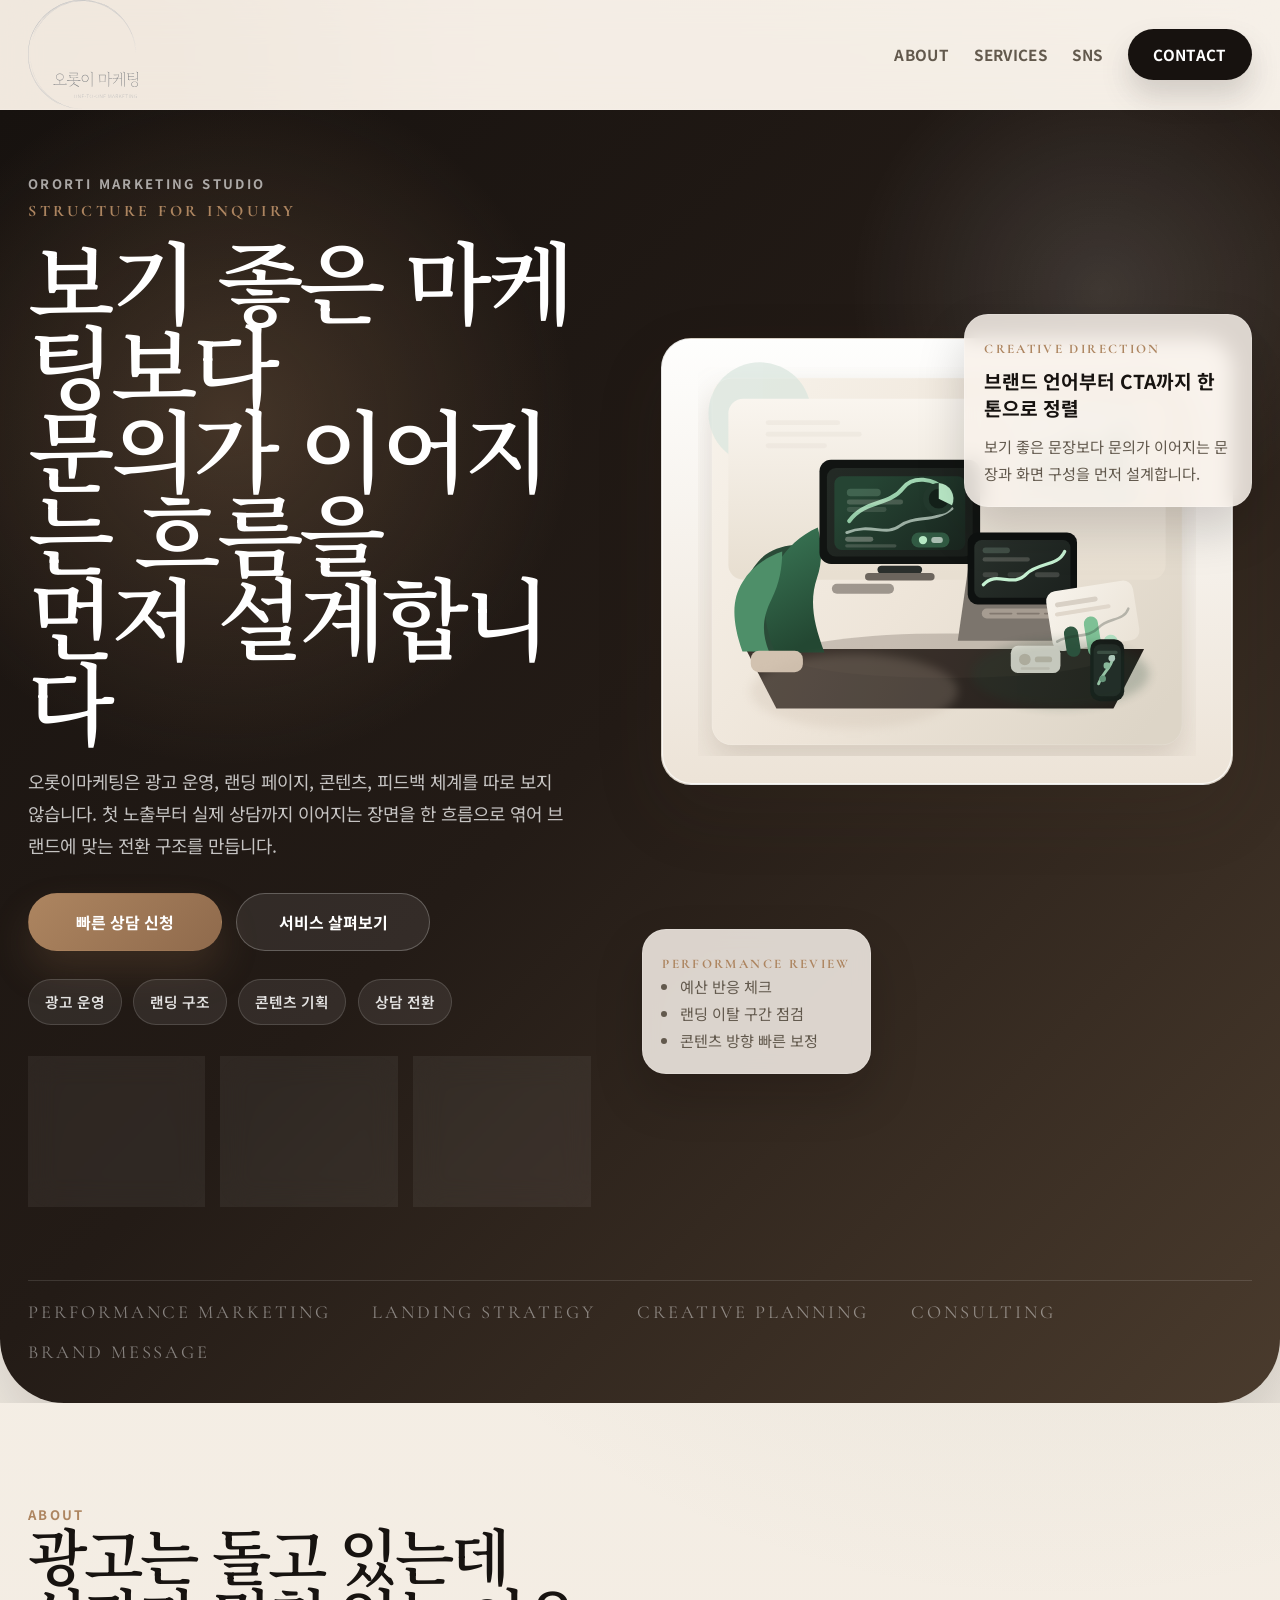
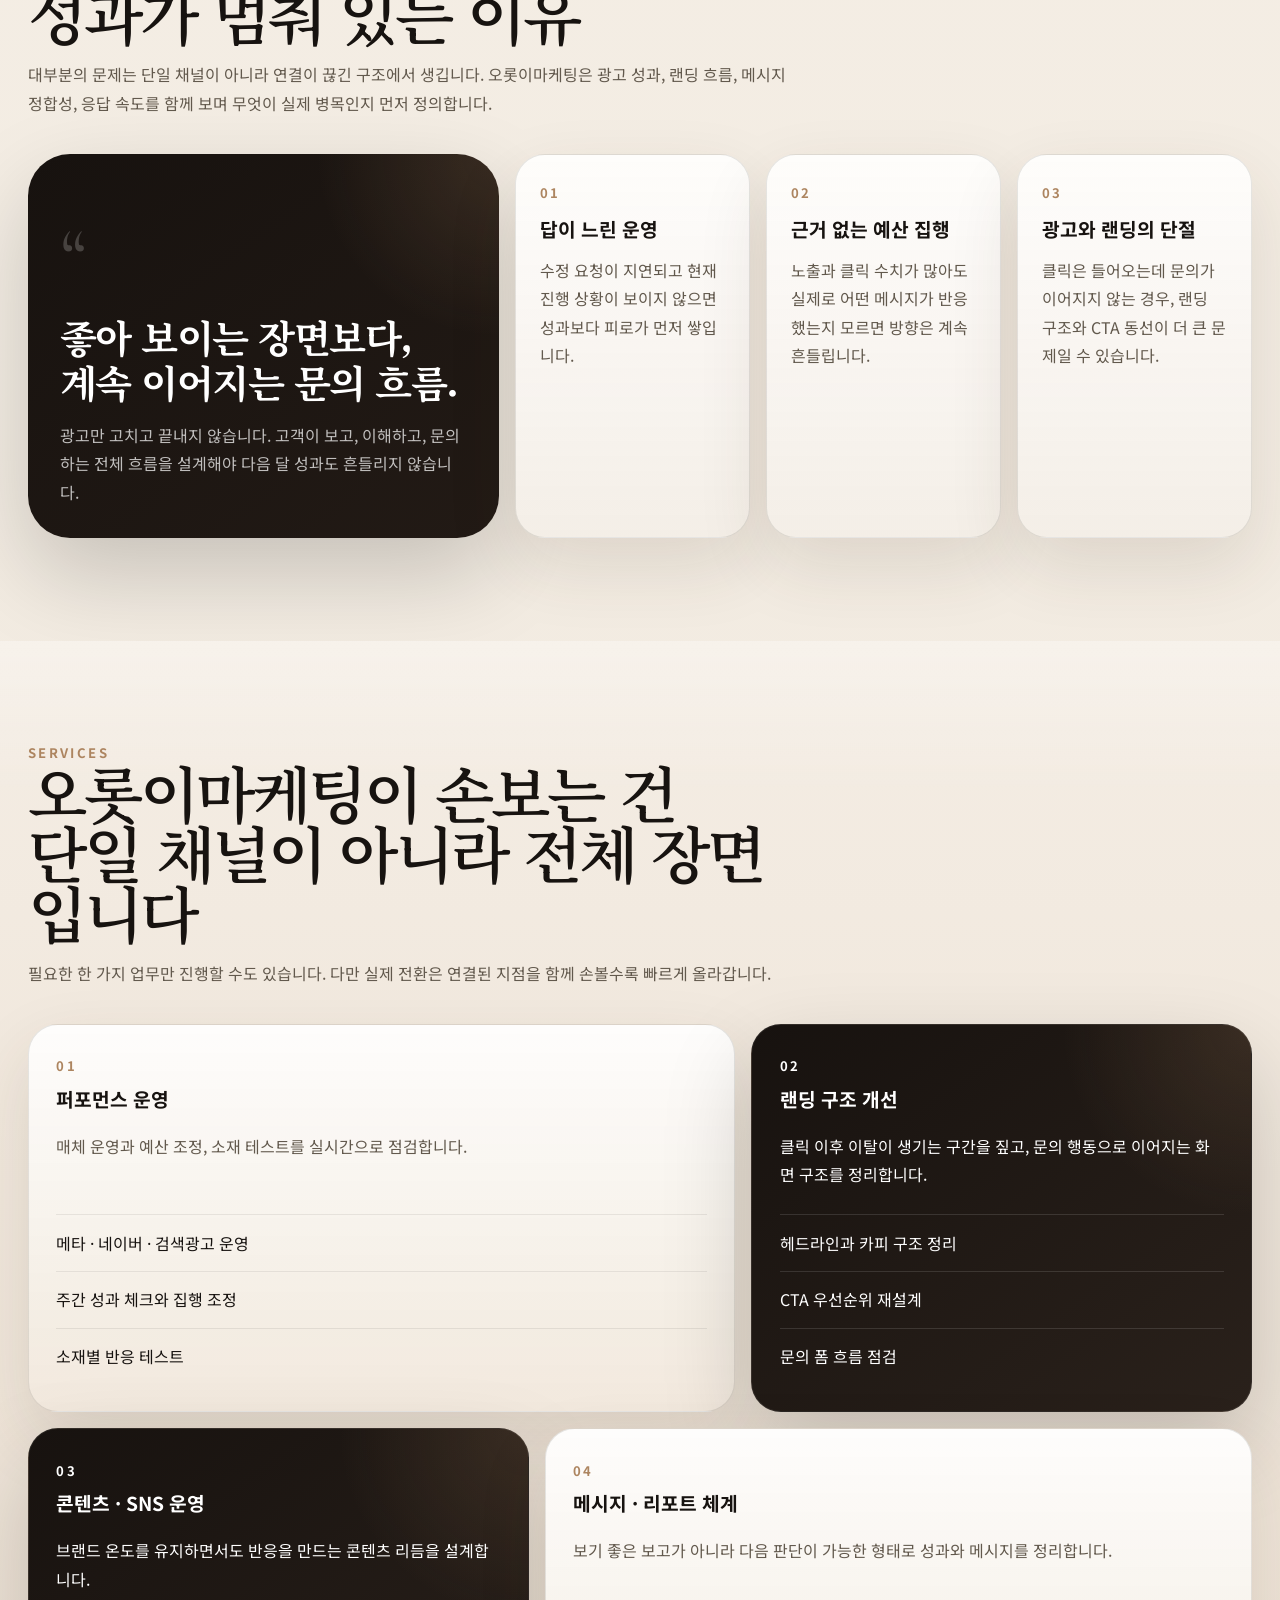
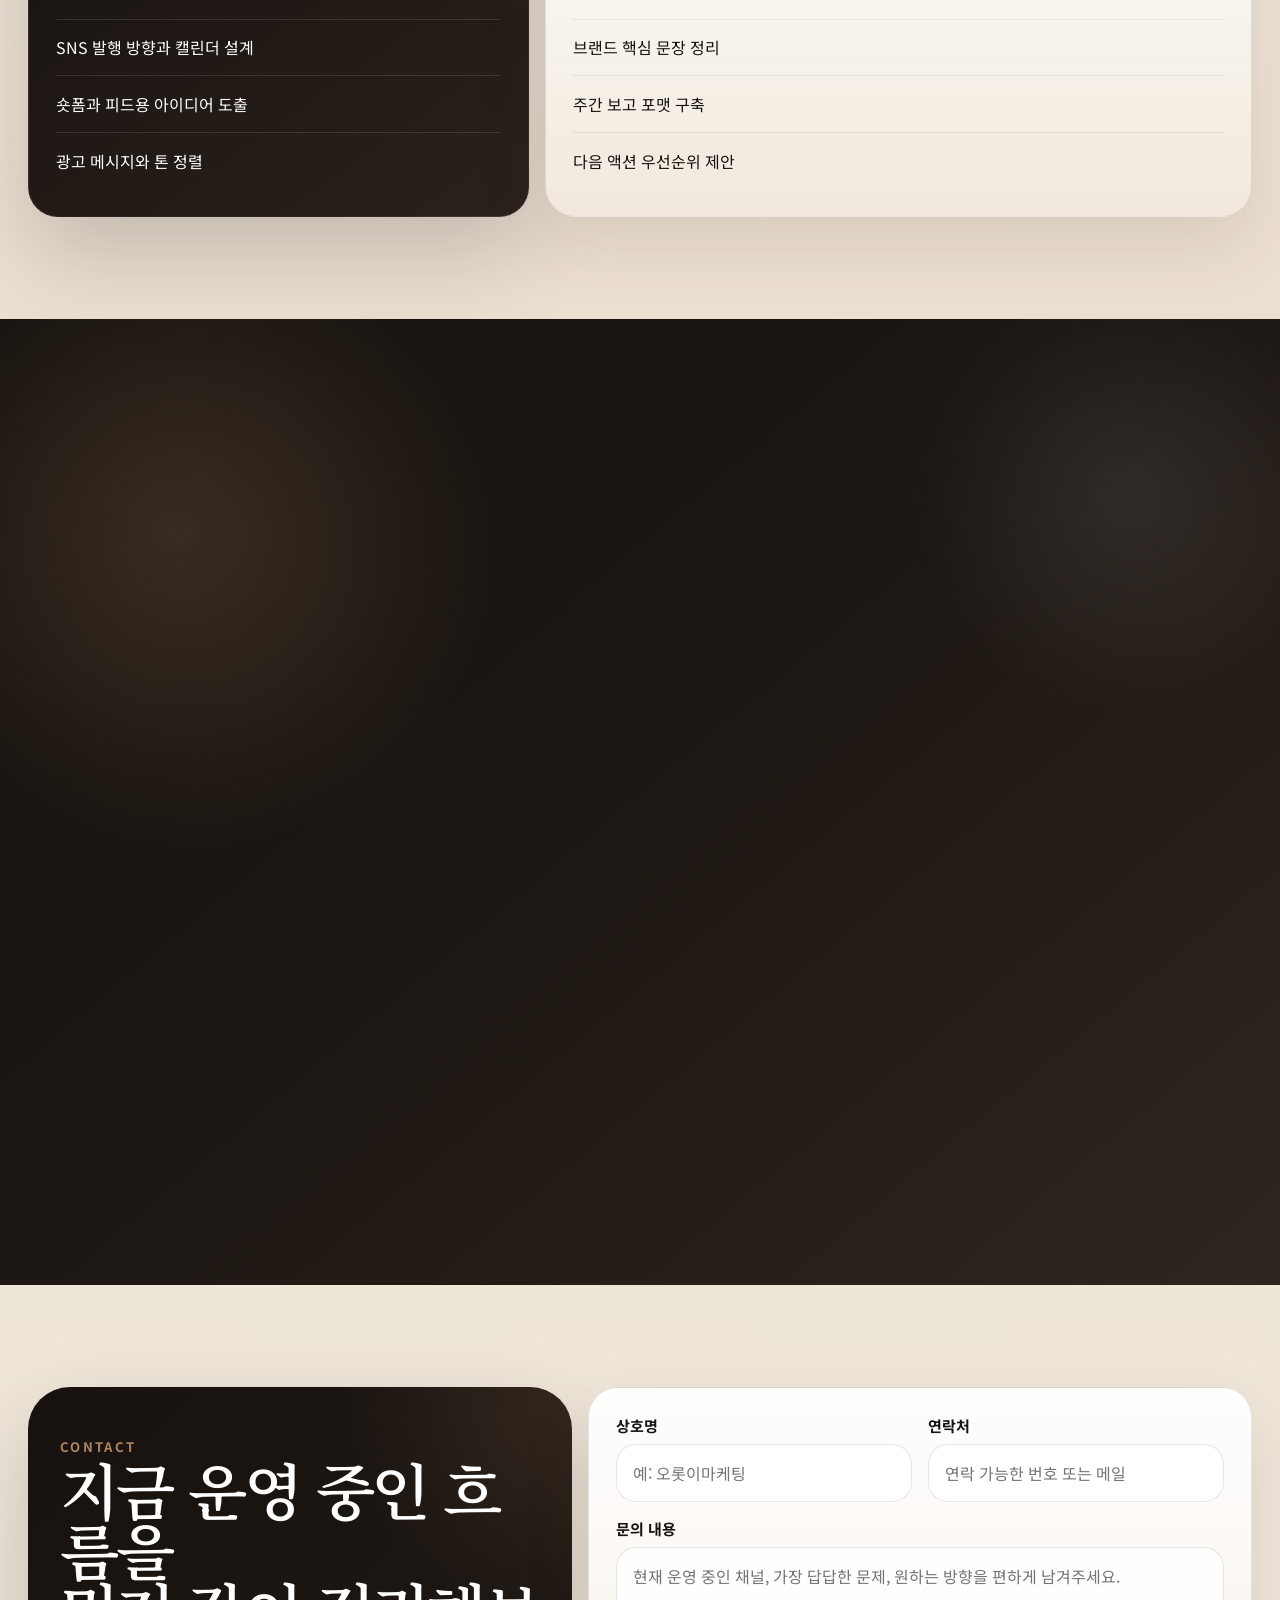
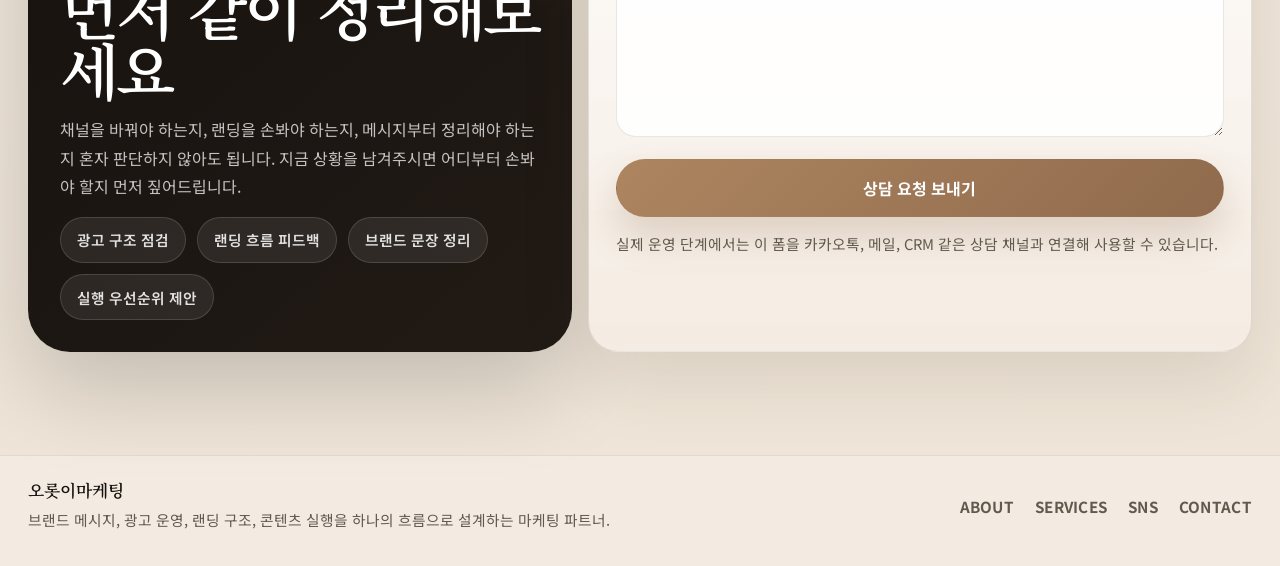
==== index.html @ 4793bfc8 "Initial commit" ====
<!DOCTYPE html>
<html lang="ko">
<head>
  <meta charset="UTF-8">
  <meta name="viewport" content="width=device-width, initial-scale=1.0">
  <title>오롯이마케팅 | 문의가 이어지는 마케팅 구조</title>
  <meta
    name="description"
    content="오롯이마케팅은 브랜드 메시지, 광고 운영, 콘텐츠 실행, 랜딩 전환을 하나의 흐름으로 묶는 실행형 마케팅 파트너입니다."
  >
  <link rel="stylesheet" href="styles/ororti-home.css">
  <script defer src="scripts/ororti-home.js"></script>
</head>
<body>
  <a class="skip-link" href="#main-content">본문 바로가기</a>

  <header class="site-header">
    <div class="header-inner">
      <a class="brand" href="#top" aria-label="오롯이마케팅 홈">
        <img class="brand-logo" src="assets/ororti-logo-lockup.svg" alt="오롯이 마케팅">
      </a>

      <button class="nav-toggle" type="button" aria-expanded="false" aria-controls="site-nav">
        MENU
      </button>

      <nav class="site-nav" id="site-nav" aria-label="주 메뉴">
        <a href="#problems" data-nav-link>ABOUT</a>
        <a href="#services" data-nav-link>SERVICES</a>
        <a href="#solution" data-nav-link>SNS</a>
        <a class="site-nav__contact" href="#contact" data-nav-link>CONTACT</a>
      </nav>
    </div>
  </header>

  <main id="main-content">
    <section class="hero-section" id="top">
      <div class="hero-backdrop" aria-hidden="true"></div>

      <div class="hero-grid">
        <div class="hero-copy reveal">
          <p class="section-kicker">ORORTI MARKETING STUDIO</p>
          <p class="hero-label">Structure For Inquiry</p>
          <h1>
            보기 좋은 마케팅보다<br>
            문의가 이어지는 흐름을<br>
            먼저 설계합니다
          </h1>
          <p class="hero-lead">
            오롯이마케팅은 광고 운영, 랜딩 페이지, 콘텐츠, 피드백 체계를 따로 보지 않습니다.
            첫 노출부터 실제 상담까지 이어지는 장면을 한 흐름으로 엮어 브랜드에 맞는 전환 구조를 만듭니다.
          </p>

          <div class="hero-actions">
            <a class="button button-primary" href="#contact">빠른 상담 신청</a>
            <a class="button button-secondary" href="#services">서비스 살펴보기</a>
          </div>

          <div class="hero-summary" aria-label="핵심 키워드">
            <span>광고 운영</span>
            <span>랜딩 구조</span>
            <span>콘텐츠 기획</span>
            <span>상담 전환</span>
          </div>

          <div class="hero-stats">
            <article class="hero-stat">
              <strong>01</strong>
              <p>성과를 끊는 병목 지점을 먼저 정리합니다.</p>
            </article>
            <article class="hero-stat">
              <strong>02</strong>
              <p>광고와 랜딩, 상담 흐름을 하나의 구조로 연결합니다.</p>
            </article>
            <article class="hero-stat">
              <strong>03</strong>
              <p>빠른 피드백과 주간 단위 보정으로 실행을 이어갑니다.</p>
            </article>
          </div>
        </div>

        <div class="hero-visual reveal" aria-label="오롯이마케팅 메인 비주얼">
          <div class="hero-stage">
            <img src="assets/marketing-hero-scene.svg" alt="마케팅 전략 회의를 상징하는 오롯이마케팅 비주얼">
          </div>

          <article class="hero-float hero-float--top">
            <span class="eyebrow">Creative Direction</span>
            <strong>브랜드 언어부터 CTA까지 한 톤으로 정렬</strong>
            <p>보기 좋은 문장보다 문의가 이어지는 문장과 화면 구성을 먼저 설계합니다.</p>
          </article>

          <article class="hero-float hero-float--bottom">
            <span class="eyebrow">Performance Review</span>
            <ul class="hero-list">
              <li>예산 반응 체크</li>
              <li>랜딩 이탈 구간 점검</li>
              <li>콘텐츠 방향 빠른 보정</li>
            </ul>
          </article>
        </div>
      </div>

      <div class="hero-marquee" aria-hidden="true">
        <span>Performance Marketing</span>
        <span>Landing Strategy</span>
        <span>Creative Planning</span>
        <span>Consulting</span>
        <span>Brand Message</span>
      </div>
    </section>

    <section class="section story-section" id="problems">
      <div class="section-shell">
        <div class="section-head reveal">
          <p class="section-kicker">ABOUT</p>
          <h2>광고는 돌고 있는데<br>성과가 멈춰 있는 이유</h2>
          <p class="section-copy">
            대부분의 문제는 단일 채널이 아니라 연결이 끊긴 구조에서 생깁니다.
            오롯이마케팅은 광고 성과, 랜딩 흐름, 메시지 정합성, 응답 속도를 함께 보며 무엇이 실제 병목인지 먼저 정의합니다.
          </p>
        </div>

        <div class="story-layout">
          <article class="story-quote reveal">
            <p class="quote-mark">“</p>
            <strong>좋아 보이는 장면보다,<br>계속 이어지는 문의 흐름.</strong>
            <p>
              광고만 고치고 끝내지 않습니다. 고객이 보고, 이해하고, 문의하는 전체 흐름을 설계해야
              다음 달 성과도 흔들리지 않습니다.
            </p>
          </article>

          <div class="story-cards">
            <article class="story-card reveal">
              <span class="card-index">01</span>
              <h3>답이 느린 운영</h3>
              <p>수정 요청이 지연되고 현재 진행 상황이 보이지 않으면 성과보다 피로가 먼저 쌓입니다.</p>
            </article>
            <article class="story-card reveal">
              <span class="card-index">02</span>
              <h3>근거 없는 예산 집행</h3>
              <p>노출과 클릭 수치가 많아도 실제로 어떤 메시지가 반응했는지 모르면 방향은 계속 흔들립니다.</p>
            </article>
            <article class="story-card reveal">
              <span class="card-index">03</span>
              <h3>광고와 랜딩의 단절</h3>
              <p>클릭은 들어오는데 문의가 이어지지 않는 경우, 랜딩 구조와 CTA 동선이 더 큰 문제일 수 있습니다.</p>
            </article>
          </div>
        </div>
      </div>
    </section>

    <section class="section services-section" id="services">
      <div class="section-shell">
        <div class="section-head reveal">
          <p class="section-kicker">SERVICES</p>
          <h2>오롯이마케팅이 손보는 건<br>단일 채널이 아니라 전체 장면입니다</h2>
          <p class="section-copy">
            필요한 한 가지 업무만 진행할 수도 있습니다. 다만 실제 전환은 연결된 지점을 함께 손볼수록 빠르게 올라갑니다.
          </p>
        </div>

        <div class="service-stack">
          <article class="service-panel reveal">
            <div class="service-panel__meta">
              <span class="card-index">01</span>
              <h3>퍼포먼스 운영</h3>
              <p>매체 운영과 예산 조정, 소재 테스트를 실시간으로 점검합니다.</p>
            </div>
            <ul class="service-panel__list">
              <li>메타 · 네이버 · 검색광고 운영</li>
              <li>주간 성과 체크와 집행 조정</li>
              <li>소재별 반응 테스트</li>
            </ul>
          </article>

          <article class="service-panel reveal">
            <div class="service-panel__meta">
              <span class="card-index">02</span>
              <h3>랜딩 구조 개선</h3>
              <p>클릭 이후 이탈이 생기는 구간을 짚고, 문의 행동으로 이어지는 화면 구조를 정리합니다.</p>
            </div>
            <ul class="service-panel__list">
              <li>헤드라인과 카피 구조 정리</li>
              <li>CTA 우선순위 재설계</li>
              <li>문의 폼 흐름 점검</li>
            </ul>
          </article>

          <article class="service-panel reveal">
            <div class="service-panel__meta">
              <span class="card-index">03</span>
              <h3>콘텐츠 · SNS 운영</h3>
              <p>브랜드 온도를 유지하면서도 반응을 만드는 콘텐츠 리듬을 설계합니다.</p>
            </div>
            <ul class="service-panel__list">
              <li>SNS 발행 방향과 캘린더 설계</li>
              <li>숏폼과 피드용 아이디어 도출</li>
              <li>광고 메시지와 톤 정렬</li>
            </ul>
          </article>

          <article class="service-panel reveal">
            <div class="service-panel__meta">
              <span class="card-index">04</span>
              <h3>메시지 · 리포트 체계</h3>
              <p>보기 좋은 보고가 아니라 다음 판단이 가능한 형태로 성과와 메시지를 정리합니다.</p>
            </div>
            <ul class="service-panel__list">
              <li>브랜드 핵심 문장 정리</li>
              <li>주간 보고 포맷 구축</li>
              <li>다음 액션 우선순위 제안</li>
            </ul>
          </article>
        </div>
      </div>
    </section>

    <section class="section sns-section" id="solution">
      <div class="section-shell">
        <div class="section-head section-head--center reveal">
          <p class="section-kicker">SNS</p>
          <h2>SNS는 따로 돌리는 채널이 아니라<br>브랜드 온도를 유지하는 현장입니다</h2>
          <p class="section-copy">
            광고와 콘텐츠가 서로 다른 말을 하지 않도록 톤과 리듬을 맞춥니다.
            보여주기식 업로드보다 실제 문의와 신뢰로 이어지는 흐름을 목표로 잡습니다.
          </p>
        </div>

        <div class="sns-grid">
          <article class="sns-feature reveal">
            <span class="eyebrow">Channel Direction</span>
            <strong>광고 전환과 SNS 인상을 하나의 서사로 연결합니다.</strong>
            <p>
              첫 노출은 광고에서 시작될 수 있지만, 신뢰는 피드와 콘텐츠의 결에서 완성됩니다.
              오롯이마케팅은 두 접점을 따로 운영하지 않고 같은 문장과 같은 방향으로 정렬합니다.
            </p>
            <ul class="sns-points">
              <li>브랜드에 맞는 발행 톤 정리</li>
              <li>캠페인별 피드 소재 방향 제안</li>
              <li>문의 유도형 콘텐츠 시퀀스 설계</li>
            </ul>
          </article>

          <article class="sns-card reveal">
            <span class="eyebrow">Content Rhythm</span>
            <strong>지속 가능한 업로드 리듬</strong>
            <p>한 번의 반짝 게시물보다 유지 가능한 포맷과 반복 가능한 아이디어 구조가 더 중요합니다.</p>
          </article>

          <article class="sns-card reveal">
            <span class="eyebrow">Brand Tone</span>
            <strong>브랜드가 말하는 방식의 정렬</strong>
            <p>피드, 광고, 랜딩이 서로 다른 언어를 쓰지 않도록 문장 톤과 시각 흐름을 하나로 묶습니다.</p>
          </article>
        </div>

        <div class="tag-strip reveal" aria-label="SNS 키워드">
          <span>#브랜드메시지</span>
          <span>#콘텐츠리듬</span>
          <span>#캠페인피드</span>
          <span>#문의전환</span>
          <span>#숏폼기획</span>
          <span>#SNS운영</span>
        </div>
      </div>
    </section>

    <section class="section contact-section" id="contact">
      <div class="section-shell contact-shell">
        <div class="contact-copy reveal">
          <p class="section-kicker">CONTACT</p>
          <h2>지금 운영 중인 흐름을<br>먼저 같이 정리해보세요</h2>
          <p>
            채널을 바꿔야 하는지, 랜딩을 손봐야 하는지, 메시지부터 정리해야 하는지 혼자 판단하지 않아도 됩니다.
            지금 상황을 남겨주시면 어디부터 손봐야 할지 먼저 짚어드립니다.
          </p>

          <div class="contact-notes">
            <span>광고 구조 점검</span>
            <span>랜딩 흐름 피드백</span>
            <span>브랜드 문장 정리</span>
            <span>실행 우선순위 제안</span>
          </div>
        </div>

        <form class="contact-form reveal" data-contact-form>
          <div class="field-grid">
            <label class="field">
              <span>상호명</span>
              <input type="text" name="company" placeholder="예: 오롯이마케팅" required>
            </label>
            <label class="field">
              <span>연락처</span>
              <input type="text" name="contact" placeholder="연락 가능한 번호 또는 메일" required>
            </label>
          </div>

          <label class="field">
            <span>문의 내용</span>
            <textarea
              name="context"
              placeholder="현재 운영 중인 채널, 가장 답답한 문제, 원하는 방향을 편하게 남겨주세요."
              required
            ></textarea>
          </label>

          <button class="button button-primary submit-button" type="submit">상담 요청 보내기</button>
          <p class="form-note">실제 운영 단계에서는 이 폼을 카카오톡, 메일, CRM 같은 상담 채널과 연결해 사용할 수 있습니다.</p>
          <p class="form-message" aria-live="polite"></p>
        </form>
      </div>
    </section>
  </main>

  <footer class="site-footer">
    <div class="footer-inner">
      <div>
        <strong>오롯이마케팅</strong>
        <p>브랜드 메시지, 광고 운영, 랜딩 구조, 콘텐츠 실행을 하나의 흐름으로 설계하는 마케팅 파트너.</p>
      </div>

      <nav class="footer-nav" aria-label="하단 메뉴">
        <a href="#problems">ABOUT</a>
        <a href="#services">SERVICES</a>
        <a href="#solution">SNS</a>
        <a href="#contact">CONTACT</a>
      </nav>
    </div>
  </footer>

  <a class="top-button" href="#top" aria-label="상단으로 이동">TOP</a>
</body>
</html>
---- styles/ororti-home.css ----
@import url("https://fonts.googleapis.com/css2?family=Cormorant+Garamond:wght@500;600;700&family=Noto+Sans+KR:wght@400;500;700;800&family=Noto+Serif+KR:wght@500;600;700&display=swap");

:root {
  --bg: #f1ebe2;
  --bg-soft: #e4d9cb;
  --paper: rgba(248, 243, 236, 0.8);
  --paper-strong: #f8f2ea;
  --paper-deep: #efe5d8;
  --ink: #171310;
  --ink-soft: #62594d;
  --line: rgba(23, 19, 16, 0.1);
  --line-strong: rgba(23, 19, 16, 0.18);
  --olive: #76826b;
  --gold: #ad8560;
  --brown: #6b4f38;
  --charcoal: #17120f;
  --charcoal-soft: #221b16;
  --white-soft: rgba(255, 255, 255, 0.78);
  --radius-xl: 42px;
  --radius-lg: 30px;
  --radius-md: 22px;
  --shadow-soft: 0 28px 70px rgba(63, 47, 34, 0.12);
  --shadow-deep: 0 36px 90px rgba(0, 0, 0, 0.18);
  --display-font: "Cormorant Garamond", serif;
  --heading-font: "Noto Serif KR", serif;
  --body-font: "Noto Sans KR", "Apple SD Gothic Neo", "Malgun Gothic", sans-serif;
}

*,
*::before,
*::after {
  box-sizing: border-box;
}

html {
  scroll-behavior: smooth;
}

body {
  margin: 0;
  color: var(--ink);
  font-family: var(--body-font);
  background:
    radial-gradient(circle at top left, rgba(173, 133, 96, 0.18), transparent 24%),
    radial-gradient(circle at 82% 14%, rgba(118, 130, 107, 0.16), transparent 18%),
    linear-gradient(180deg, #f7f1e9 0%, #f2ebe1 45%, #eee4d7 100%);
  overflow-x: hidden;
}

body::before,
body::after {
  content: "";
  position: fixed;
  z-index: -1;
  inset: auto;
  width: 28rem;
  aspect-ratio: 1;
  border-radius: 50%;
  filter: blur(70px);
  opacity: 0.42;
  pointer-events: none;
}

body::before {
  top: -8rem;
  left: -7rem;
  background: rgba(173, 133, 96, 0.22);
}

body::after {
  right: -9rem;
  bottom: 8rem;
  background: rgba(118, 130, 107, 0.18);
}

a {
  color: inherit;
  text-decoration: none;
}

img {
  display: block;
  max-width: 100%;
}

button,
input,
textarea {
  font: inherit;
}

.skip-link {
  position: fixed;
  top: 0;
  left: 50%;
  z-index: 1200;
  padding: 0.85rem 1rem;
  border-radius: 999px;
  background: var(--charcoal);
  color: #fff;
  transform: translate(-50%, -120%);
  transition: transform 0.2s ease;
}

.skip-link:focus {
  transform: translate(-50%, 16px);
}

.site-header {
  position: sticky;
  top: 0;
  z-index: 1000;
  border-bottom: 1px solid rgba(255, 255, 255, 0.08);
  background: rgba(247, 241, 233, 0.68);
  backdrop-filter: blur(18px);
  transition: background 0.25s ease, box-shadow 0.25s ease, border-color 0.25s ease;
}

.site-header.is-scrolled {
  background: rgba(247, 241, 233, 0.92);
  border-color: rgba(23, 19, 16, 0.08);
  box-shadow: 0 18px 36px rgba(41, 30, 19, 0.08);
}

.header-inner,
.hero-grid,
.hero-marquee,
.section-shell,
.footer-inner {
  width: min(1240px, calc(100% - 56px));
  margin: 0 auto;
}

.header-inner {
  display: flex;
  align-items: center;
  gap: 1.2rem;
  min-height: 96px;
}

.brand {
  display: inline-flex;
  align-items: center;
  flex: 0 0 auto;
}

.brand-logo {
  width: 110px;
  height: auto;
  max-width: none;
}

.site-nav {
  display: flex;
  align-items: center;
  gap: clamp(1rem, 2vw, 2.1rem);
  margin-left: auto;
}

.site-nav a,
.footer-nav a {
  position: relative;
  color: var(--ink-soft);
  font-size: 0.95rem;
  font-weight: 700;
  letter-spacing: 0.02em;
}

.site-nav a::after,
.footer-nav a::after {
  content: "";
  position: absolute;
  right: 0;
  bottom: -0.45rem;
  left: 0;
  height: 2px;
  background: var(--gold);
  transform: scaleX(0);
  transform-origin: center;
  transition: transform 0.22s ease;
}

.site-nav a:hover::after,
.site-nav a:focus-visible::after,
.site-nav a.is-current::after,
.footer-nav a:hover::after,
.footer-nav a:focus-visible::after {
  transform: scaleX(1);
}

.site-nav .site-nav__contact {
  display: inline-flex;
  align-items: center;
  justify-content: center;
  min-width: 124px;
  padding: 0.9rem 1.2rem;
  border-radius: 999px;
  background: var(--charcoal);
  color: #fff;
  box-shadow: 0 16px 30px rgba(23, 19, 16, 0.16);
}

.site-nav .site-nav__contact::after {
  display: none;
}

.nav-toggle {
  display: none;
}

.button,
.top-button {
  display: inline-flex;
  align-items: center;
  justify-content: center;
  border-radius: 999px;
  transition: transform 0.22s ease, box-shadow 0.22s ease, background 0.22s ease, border-color 0.22s ease;
}

.button:hover,
.top-button:hover {
  transform: translateY(-2px);
}

.button {
  min-width: 194px;
  padding: 1rem 1.5rem;
  border: 1px solid transparent;
  font-weight: 700;
}

.button-primary {
  background: linear-gradient(135deg, var(--gold), #8f6a4c);
  color: #fff;
  box-shadow: 0 20px 38px rgba(141, 104, 72, 0.24);
}

.button-secondary {
  border-color: rgba(255, 255, 255, 0.24);
  background: rgba(255, 255, 255, 0.08);
  color: #fff;
}

.hero-section {
  position: relative;
  padding: 0 0 2rem;
  overflow: clip;
}

.hero-backdrop {
  position: absolute;
  inset: 0;
  background:
    radial-gradient(circle at 18% 24%, rgba(173, 133, 96, 0.28), transparent 24%),
    radial-gradient(circle at 86% 14%, rgba(255, 255, 255, 0.12), transparent 16%),
    linear-gradient(135deg, #17120f 0%, #231b16 48%, #4a3b2d 100%);
  border-bottom-left-radius: 64px;
  border-bottom-right-radius: 64px;
  box-shadow: var(--shadow-deep);
}

.hero-grid {
  position: relative;
  display: grid;
  grid-template-columns: minmax(0, 0.96fr) minmax(340px, 1.04fr);
  gap: clamp(2rem, 4vw, 5rem);
  align-items: center;
  min-height: calc(100vh - 96px);
  min-height: calc(100svh - 96px);
  padding: 4rem 0 4.6rem;
}

.hero-copy {
  color: #fff;
}

.section-kicker,
.hero-label,
.eyebrow,
.card-index {
  margin: 0;
  font-size: 0.82rem;
  font-weight: 700;
  letter-spacing: 0.18em;
  text-transform: uppercase;
}

.section-kicker {
  color: rgba(255, 255, 255, 0.62);
}

.hero-label,
.eyebrow,
.card-index {
  color: var(--gold);
}

.hero-label,
.eyebrow,
.hero-marquee span,
.quote-mark {
  font-family: var(--display-font);
}

.hero-label {
  margin-top: 0.5rem;
  font-size: 1rem;
  letter-spacing: 0.22em;
}

.hero-copy h1,
.section-head h2,
.contact-copy h2 {
  margin: 0;
  font-family: var(--heading-font);
  font-weight: 600;
  letter-spacing: -0.05em;
}

.hero-copy h1 {
  margin-top: 1rem;
  font-size: clamp(3.5rem, 7vw, 6rem);
  line-height: 0.94;
}

.hero-lead,
.section-copy,
.story-quote p,
.story-card p,
.service-panel__meta p,
.service-panel__list,
.sns-feature p,
.sns-card p,
.sns-points,
.contact-copy p,
.form-note,
.form-message,
.footer-inner p,
.hero-float p,
.hero-list {
  line-height: 1.78;
}

.hero-lead {
  max-width: 34rem;
  margin: 1.5rem 0 0;
  color: rgba(255, 255, 255, 0.74);
  font-size: clamp(1rem, 1.45vw, 1.12rem);
}

.hero-actions {
  display: flex;
  flex-wrap: wrap;
  gap: 0.9rem;
  margin-top: 2rem;
}

.hero-summary,
.contact-notes,
.tag-strip {
  display: flex;
  flex-wrap: wrap;
  gap: 0.7rem;
}

.hero-summary {
  margin-top: 1.7rem;
}

.hero-summary span,
.contact-notes span,
.tag-strip span {
  padding: 0.72rem 1rem;
  border: 1px solid rgba(255, 255, 255, 0.14);
  border-radius: 999px;
  background: rgba(255, 255, 255, 0.08);
  color: rgba(255, 255, 255, 0.86);
  font-size: 0.92rem;
  font-weight: 600;
}

.hero-stats {
  display: grid;
  grid-template-columns: repeat(3, minmax(0, 1fr));
  gap: 1rem;
  margin-top: 2rem;
}

.hero-stat {
  padding: 1.2rem;
  border: 1px solid rgba(255, 255, 255, 0.12);
  border-radius: 22px;
  background: rgba(255, 255, 255, 0.06);
  backdrop-filter: blur(14px);
}

.hero-stat strong {
  display: block;
  margin-bottom: 0.45rem;
  color: var(--gold);
  font-family: var(--display-font);
  font-size: 1.45rem;
}

.hero-stat p {
  margin: 0;
  color: rgba(255, 255, 255, 0.72);
  font-size: 0.94rem;
  line-height: 1.65;
}

.hero-visual {
  position: relative;
  min-height: 48rem;
  padding: 2rem 1.2rem 4rem;
}

.hero-stage,
.story-card,
.service-panel,
.contact-form {
  border: 1px solid var(--line);
  border-radius: var(--radius-lg);
  background: var(--paper);
  box-shadow: var(--shadow-soft);
}

.hero-stage {
  position: relative;
  overflow: hidden;
  padding: 1.25rem;
  background:
    linear-gradient(180deg, rgba(255, 255, 255, 0.92), rgba(236, 226, 214, 0.92)),
    var(--paper-strong);
}

.hero-stage::after {
  content: "";
  position: absolute;
  inset: 0;
  border-radius: inherit;
  box-shadow: inset 0 0 0 1px rgba(255, 255, 255, 0.74);
  pointer-events: none;
}

.hero-stage img {
  width: 100%;
  height: auto;
  border-radius: 24px;
}

.hero-float {
  position: absolute;
  max-width: 18rem;
  padding: 1.2rem;
  border: 1px solid rgba(255, 255, 255, 0.14);
  border-radius: 24px;
  background: rgba(248, 242, 234, 0.86);
  box-shadow: 0 22px 48px rgba(11, 8, 5, 0.18);
  backdrop-filter: blur(10px);
}

.hero-float strong,
.story-card h3,
.service-panel h3,
.sns-feature strong,
.sns-card strong {
  display: block;
  margin-top: 0.6rem;
  font-size: 1.2rem;
  line-height: 1.4;
}

.hero-float p,
.hero-list {
  margin: 0.7rem 0 0;
  color: var(--ink-soft);
  font-size: 0.95rem;
}

.hero-float--top {
  top: 0.5rem;
  right: 0;
}

.hero-float--bottom {
  bottom: 0;
  left: 0;
}

.hero-list,
.sns-points,
.service-panel__list {
  margin: 0;
  padding-left: 1.1rem;
}

.hero-marquee {
  position: relative;
  display: flex;
  flex-wrap: wrap;
  gap: 1.1rem 2.6rem;
  padding: 1.3rem 0 0.5rem;
}

.hero-marquee::before {
  content: "";
  position: absolute;
  top: 0;
  left: 0;
  width: 100%;
  height: 1px;
  background: rgba(255, 255, 255, 0.12);
}

.hero-marquee span {
  color: rgba(255, 255, 255, 0.44);
  font-size: 1.15rem;
  letter-spacing: 0.16em;
  text-transform: uppercase;
}

.section {
  position: relative;
  padding: 6.4rem 0;
  scroll-margin-top: 118px;
}

.section-head {
  max-width: 48rem;
  margin-bottom: 2.3rem;
}

.section-head--center {
  margin-right: auto;
  margin-left: auto;
  text-align: center;
}

.story-section .section-kicker,
.services-section .section-kicker,
.contact-copy .section-kicker {
  color: var(--gold);
}

.section-head h2,
.contact-copy h2 {
  font-size: clamp(2.5rem, 4.8vw, 4.5rem);
  line-height: 0.98;
}

.section-copy {
  margin: 1rem 0 0;
  color: var(--ink-soft);
  font-size: 1rem;
}

.story-layout {
  display: grid;
  grid-template-columns: minmax(280px, 0.78fr) minmax(0, 1.22fr);
  gap: 1rem;
  align-items: stretch;
}

.story-quote {
  position: relative;
  display: flex;
  flex-direction: column;
  justify-content: flex-end;
  min-height: 100%;
  padding: 2rem;
  border-radius: var(--radius-xl);
  background:
    radial-gradient(circle at top right, rgba(173, 133, 96, 0.2), transparent 30%),
    linear-gradient(145deg, #17120f 0%, #221a15 100%);
  box-shadow: var(--shadow-deep);
}

.quote-mark {
  margin: 0;
  color: rgba(255, 255, 255, 0.2);
  font-size: 5rem;
  line-height: 1;
}

.story-quote strong {
  display: block;
  margin-top: -0.9rem;
  color: #fff;
  font-family: var(--heading-font);
  font-size: clamp(2rem, 3vw, 2.6rem);
  line-height: 1.18;
  letter-spacing: -0.04em;
}

.story-quote p:last-child {
  margin: 1rem 0 0;
  color: rgba(255, 255, 255, 0.72);
}

.story-cards {
  display: grid;
  grid-template-columns: repeat(3, minmax(0, 1fr));
  gap: 1rem;
}

.story-card {
  min-height: 100%;
  padding: 1.5rem;
  background:
    linear-gradient(180deg, rgba(255, 255, 255, 0.82), rgba(244, 238, 231, 0.92)),
    var(--paper-strong);
}

.card-index {
  display: inline-block;
}

.story-card h3 {
  margin: 0.8rem 0 0;
}

.story-card p {
  margin: 0.8rem 0 0;
  color: var(--ink-soft);
}

.services-section {
  background:
    linear-gradient(180deg, rgba(255, 255, 255, 0.28), rgba(255, 255, 255, 0) 12%),
    linear-gradient(180deg, #f4ede4 0%, #ebdfd1 100%);
}

.service-stack {
  display: grid;
  grid-template-columns: repeat(12, minmax(0, 1fr));
  gap: 1rem;
}

.service-panel {
  display: grid;
  align-content: space-between;
  gap: 1.6rem;
  min-height: 20rem;
  padding: 1.7rem;
  background:
    linear-gradient(180deg, rgba(255, 255, 255, 0.86), rgba(241, 232, 220, 0.94)),
    var(--paper-strong);
}

.service-panel:nth-child(1),
.service-panel:nth-child(4) {
  grid-column: span 7;
}

.service-panel:nth-child(2),
.service-panel:nth-child(3) {
  grid-column: span 5;
  border-color: rgba(255, 255, 255, 0.08);
  background:
    radial-gradient(circle at top right, rgba(173, 133, 96, 0.18), transparent 30%),
    linear-gradient(145deg, #17120f 0%, #2a211b 100%);
  box-shadow: var(--shadow-deep);
}

.service-panel:nth-child(2) .card-index,
.service-panel:nth-child(3) .card-index,
.service-panel:nth-child(2) h3,
.service-panel:nth-child(3) h3,
.service-panel:nth-child(2) p,
.service-panel:nth-child(3) p,
.service-panel:nth-child(2) li,
.service-panel:nth-child(3) li {
  color: #fff;
}

.service-panel__meta p {
  margin: 0.8rem 0 0;
  color: var(--ink-soft);
}

.service-panel__list {
  list-style: none;
  padding-left: 0;
}

.service-panel__list li {
  padding: 0.85rem 0;
  border-top: 1px solid rgba(23, 19, 16, 0.08);
  color: var(--ink);
}

.service-panel:nth-child(2) .service-panel__list li,
.service-panel:nth-child(3) .service-panel__list li {
  border-top-color: rgba(255, 255, 255, 0.12);
}

.sns-section {
  overflow: hidden;
  background:
    radial-gradient(circle at 14% 22%, rgba(173, 133, 96, 0.22), transparent 24%),
    radial-gradient(circle at 88% 18%, rgba(255, 255, 255, 0.08), transparent 16%),
    linear-gradient(140deg, #15110e 0%, #1d1713 48%, #2e251e 100%);
}

.sns-section .section-kicker,
.sns-section .section-copy,
.sns-section .section-head h2 {
  color: #fff;
}

.sns-section .section-kicker {
  color: rgba(255, 255, 255, 0.62);
}

.sns-section .section-copy {
  color: rgba(255, 255, 255, 0.72);
}

.sns-grid {
  display: grid;
  grid-template-columns: minmax(0, 1.2fr) minmax(0, 0.8fr) minmax(0, 0.8fr);
  gap: 1rem;
  align-items: stretch;
}

.sns-feature,
.sns-card {
  min-height: 100%;
  padding: 1.6rem;
  border: 1px solid rgba(255, 255, 255, 0.1);
  border-radius: var(--radius-lg);
  background: rgba(255, 255, 255, 0.06);
  box-shadow: 0 26px 60px rgba(0, 0, 0, 0.18);
  backdrop-filter: blur(14px);
}

.sns-feature strong,
.sns-card strong {
  color: #fff;
}

.sns-feature p,
.sns-card p,
.sns-points {
  color: rgba(255, 255, 255, 0.72);
}

.sns-feature p,
.sns-card p {
  margin: 0.8rem 0 0;
}

.sns-points {
  margin-top: 1rem;
}

.tag-strip {
  justify-content: center;
  margin-top: 2rem;
}

.contact-shell {
  display: grid;
  grid-template-columns: minmax(0, 0.9fr) minmax(360px, 1.1fr);
  gap: 1rem;
  align-items: stretch;
}

.contact-copy {
  padding: 2rem;
  border-radius: var(--radius-xl);
  background:
    radial-gradient(circle at top right, rgba(173, 133, 96, 0.16), transparent 30%),
    linear-gradient(140deg, #17120f 0%, #211a15 100%);
  box-shadow: var(--shadow-deep);
}

.contact-copy h2,
.contact-copy p {
  color: #fff;
}

.contact-copy p {
  margin-top: 1rem;
  color: rgba(255, 255, 255, 0.74);
}

.contact-form {
  padding: 1.7rem;
  background:
    linear-gradient(180deg, rgba(255, 255, 255, 0.92), rgba(244, 236, 226, 0.96)),
    var(--paper-strong);
}

.field-grid {
  display: grid;
  grid-template-columns: repeat(2, minmax(0, 1fr));
  gap: 1rem;
}

.field {
  display: grid;
  gap: 0.5rem;
  margin-bottom: 1rem;
}

.field span {
  font-size: 0.94rem;
  font-weight: 700;
}

.field input,
.field textarea {
  width: 100%;
  padding: 1rem 1rem;
  border: 1px solid var(--line);
  border-radius: 20px;
  background: rgba(255, 255, 255, 0.86);
  color: var(--ink);
}

.field textarea {
  min-height: 190px;
  resize: vertical;
}

.field input:focus,
.field textarea:focus,
.nav-toggle:focus-visible,
.button:focus-visible,
.top-button:focus-visible,
.site-nav a:focus-visible {
  outline: 2px solid var(--gold);
  outline-offset: 2px;
}

.submit-button {
  width: 100%;
  margin-top: 0.35rem;
}

.form-note,
.form-message {
  margin: 0.85rem 0 0;
  color: var(--ink-soft);
  font-size: 0.92rem;
}

.form-message {
  min-height: 1.5rem;
  color: var(--brown);
  font-weight: 700;
}

.site-footer {
  padding: 1.4rem 0 2rem;
  border-top: 1px solid rgba(23, 19, 16, 0.08);
  background: rgba(247, 241, 233, 0.6);
}

.footer-inner {
  display: flex;
  align-items: center;
  justify-content: space-between;
  gap: 1rem;
}

.footer-inner strong {
  display: block;
  font-family: var(--heading-font);
  font-size: 1.05rem;
  font-weight: 600;
}

.footer-inner p {
  margin: 0.35rem 0 0;
  color: var(--ink-soft);
  font-size: 0.92rem;
}

.footer-nav {
  display: flex;
  flex-wrap: wrap;
  gap: 1.3rem;
}

.top-button {
  position: fixed;
  right: 24px;
  bottom: 24px;
  z-index: 900;
  min-width: 64px;
  padding: 0.95rem 1rem;
  border: 1px solid rgba(23, 19, 16, 0.1);
  background: rgba(248, 242, 234, 0.9);
  color: var(--ink);
  box-shadow: 0 18px 36px rgba(23, 19, 16, 0.14);
  opacity: 0;
  pointer-events: none;
}

.top-button.is-visible {
  opacity: 1;
  pointer-events: auto;
}

.reveal {
  opacity: 0;
  transform: translateY(36px);
  transition: opacity 0.7s ease, transform 0.7s ease;
}

.reveal.is-visible {
  opacity: 1;
  transform: translateY(0);
}

@media (max-width: 1080px) {
  .hero-grid,
  .story-layout,
  .contact-shell,
  .sns-grid,
  .footer-inner {
    grid-template-columns: 1fr;
  }

  .hero-grid {
    min-height: auto;
    padding: 3.2rem 0 4rem;
  }

  .hero-copy h1 {
    max-width: 11ch;
  }

  .hero-stats,
  .story-cards {
    grid-template-columns: 1fr;
  }

  .hero-visual {
    min-height: auto;
    padding: 3.5rem 0 4rem;
  }

  .hero-float--top {
    right: 1rem;
  }

  .hero-float--bottom {
    left: 1rem;
  }

  .service-stack {
    grid-template-columns: 1fr;
  }

  .service-panel:nth-child(1),
  .service-panel:nth-child(2),
  .service-panel:nth-child(3),
  .service-panel:nth-child(4) {
    grid-column: auto;
  }

  .footer-inner {
    display: grid;
  }
}

@media (max-width: 860px) {
  .header-inner {
    min-height: 84px;
  }

  .nav-toggle {
    display: inline-flex;
    align-items: center;
    justify-content: center;
    margin-left: auto;
    padding: 0.72rem 1rem;
    border: 1px solid rgba(23, 19, 16, 0.12);
    border-radius: 999px;
    background: rgba(248, 242, 234, 0.92);
    color: var(--ink);
    font-weight: 700;
  }

  .site-nav {
    position: fixed;
    top: 92px;
    right: 24px;
    left: 24px;
    flex-direction: column;
    align-items: flex-start;
    gap: 0.2rem;
    padding: 1.2rem;
    border: 1px solid rgba(23, 19, 16, 0.08);
    border-radius: 24px;
    background: rgba(248, 242, 234, 0.98);
    box-shadow: var(--shadow-soft);
    opacity: 0;
    pointer-events: none;
    transform: translateY(-12px);
    transition: transform 0.24s ease, opacity 0.24s ease;
  }

  body.nav-open .site-nav {
    opacity: 1;
    pointer-events: auto;
    transform: translateY(0);
  }

  .site-nav a {
    width: 100%;
    padding: 0.55rem 0;
  }

  .site-nav .site-nav__contact {
    width: 100%;
    margin-top: 0.4rem;
  }

  .hero-backdrop {
    border-bottom-left-radius: 42px;
    border-bottom-right-radius: 42px;
  }

  .hero-copy h1 {
    max-width: none;
    font-size: clamp(2.9rem, 10vw, 4.7rem);
  }

  .hero-stats,
  .field-grid {
    grid-template-columns: 1fr;
  }

  .section {
    padding: 5rem 0;
  }

  .header-inner,
  .hero-grid,
  .hero-marquee,
  .section-shell,
  .footer-inner {
    width: calc(100% - 32px);
  }

  .footer-inner {
    justify-content: flex-start;
  }
}

@media (max-width: 640px) {
  .brand-logo {
    width: 88px;
  }

  .button {
    width: 100%;
  }

  .hero-summary span,
  .contact-notes span,
  .tag-strip span {
    font-size: 0.84rem;
  }

  .hero-visual {
    padding-top: 1.4rem;
    padding-bottom: 0;
  }

  .hero-stage {
    padding: 0.9rem;
  }

  .hero-stage img {
    border-radius: 20px;
  }

  .hero-float {
    position: relative;
    inset: auto;
    max-width: none;
    margin-top: 0.9rem;
  }

  .section-head h2,
  .contact-copy h2 {
    font-size: clamp(2.2rem, 10vw, 3rem);
  }

  .contact-copy,
  .contact-form,
  .story-quote,
  .story-card,
  .service-panel,
  .sns-feature,
  .sns-card {
    padding: 1.35rem;
  }

  .top-button {
    right: 16px;
    bottom: 16px;
    min-width: 56px;
    padding: 0.8rem 0.9rem;
    font-size: 0.88rem;
  }
}

@media (prefers-reduced-motion: reduce) {
  html {
    scroll-behavior: auto;
  }

  *,
  *::before,
  *::after {
    animation-duration: 0.01ms !important;
    animation-iteration-count: 1 !important;
    transition-duration: 0.01ms !important;
    scroll-behavior: auto !important;
  }
}
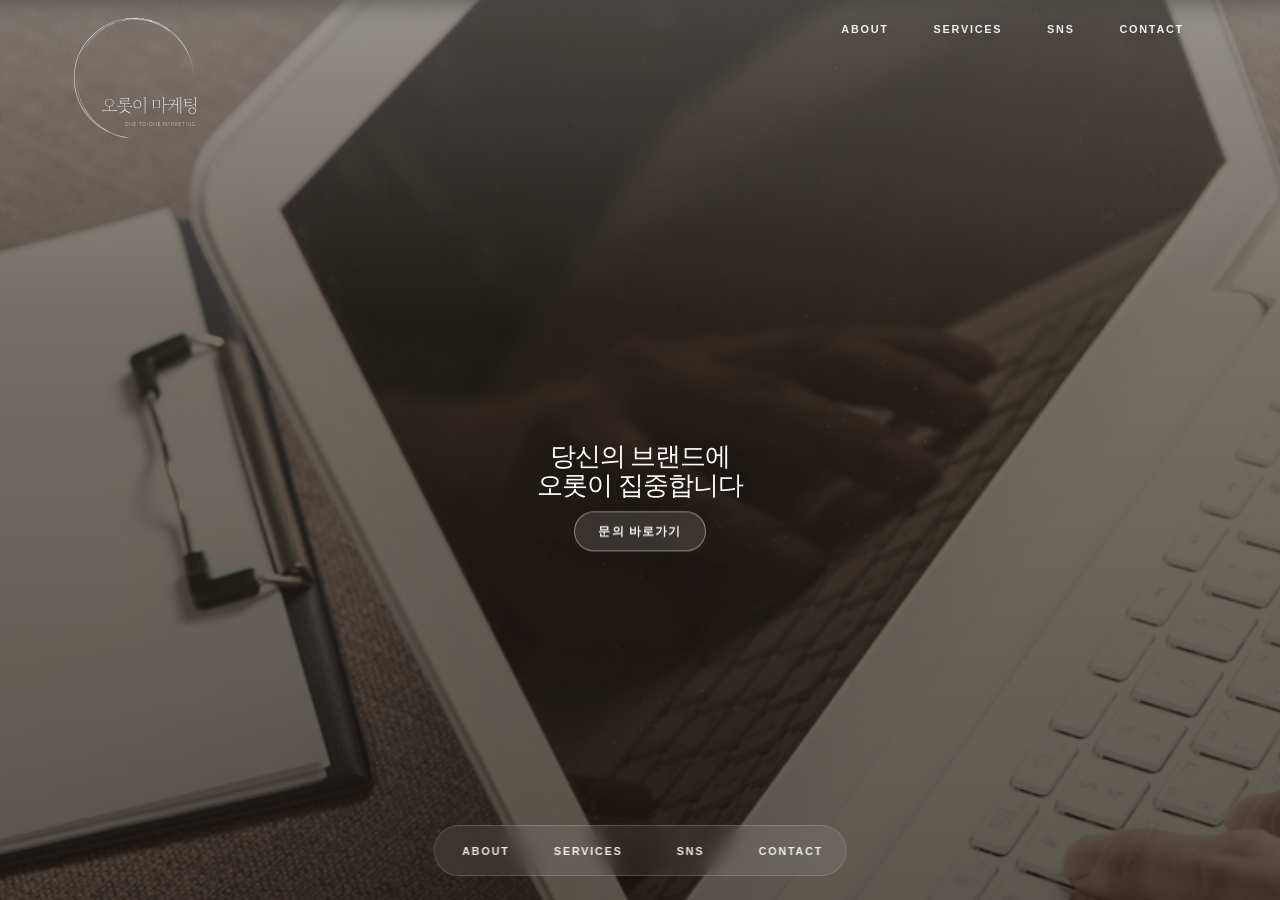
==== commit d07e87d9: "Revamp site pages and add about/contact/services pages" ====
--- a/index.html
+++ b/index.html
@@ -3,334 +3,50 @@
 <head>
   <meta charset="UTF-8">
   <meta name="viewport" content="width=device-width, initial-scale=1.0">
-  <title>오롯이마케팅 | 문의가 이어지는 마케팅 구조</title>
+  <title>오롯이 마케팅 | 메인</title>
   <meta
     name="description"
-    content="오롯이마케팅은 브랜드 메시지, 광고 운영, 콘텐츠 실행, 랜딩 전환을 하나의 흐름으로 묶는 실행형 마케팅 파트너입니다."
+    content="레퍼런스 톤으로 구성한 오롯이 마케팅 메인 페이지입니다. ABOUT, SERVICES, SNS, CONTACT로 바로 이동할 수 있습니다."
   >
-  <link rel="stylesheet" href="styles/ororti-home.css">
-  <script defer src="scripts/ororti-home.js"></script>
+  <link rel="stylesheet" href="styles/site.css">
+  <script defer src="scripts/site.js"></script>
 </head>
-<body>
-  <a class="skip-link" href="#main-content">본문 바로가기</a>
+<body class="home-page showcase-home">
+  <div class="site-shell">
+    <header class="site-header">
+      <a class="brand showcase-brand" href="index.html" aria-label="오롯이 마케팅 메인">
+        <img class="showcase-brand__logo" src="assets/ororti-logo-lockup.svg" alt="오롯이 마케팅">
+      </a>
+      <button class="nav-toggle" type="button" aria-expanded="false" aria-controls="site-nav">Menu</button>
+      <nav class="site-nav" id="site-nav" aria-label="주요 메뉴">
+        <a href="about.html" data-nav-link>ABOUT</a>
+        <a href="services.html" data-nav-link>SERVICES</a>
+        <a href="sns.html" data-nav-link>SNS</a>
+        <a href="contact.html" data-nav-link>CONTACT</a>
+      </nav>
+    </header>
 
-  <header class="site-header">
-    <div class="header-inner">
-      <a class="brand" href="#top" aria-label="오롯이마케팅 홈">
-        <img class="brand-logo" src="assets/ororti-logo-lockup.svg" alt="오롯이 마케팅">
-      </a>
+    <main class="showcase-home__main">
+      <section class="showcase-home__hero" aria-labelledby="showcase-home-title">
+        <div class="showcase-home__image" aria-hidden="true"></div>
+        <div class="showcase-home__shade" aria-hidden="true"></div>
 
-      <button class="nav-toggle" type="button" aria-expanded="false" aria-controls="site-nav">
-        MENU
-      </button>
-
-      <nav class="site-nav" id="site-nav" aria-label="주 메뉴">
-        <a href="#problems" data-nav-link>ABOUT</a>
-        <a href="#services" data-nav-link>SERVICES</a>
-        <a href="#solution" data-nav-link>SNS</a>
-        <a class="site-nav__contact" href="#contact" data-nav-link>CONTACT</a>
-      </nav>
-    </div>
-  </header>
-
-  <main id="main-content">
-    <section class="hero-section" id="top">
-      <div class="hero-backdrop" aria-hidden="true"></div>
-
-      <div class="hero-grid">
-        <div class="hero-copy reveal">
-          <p class="section-kicker">ORORTI MARKETING STUDIO</p>
-          <p class="hero-label">Structure For Inquiry</p>
-          <h1>
-            보기 좋은 마케팅보다<br>
-            문의가 이어지는 흐름을<br>
-            먼저 설계합니다
+        <div class="showcase-home__center">
+          <h1 id="showcase-home-title">
+            <span>당신의 브랜드에</span>
+            <span>오롯이 집중합니다</span>
           </h1>
-          <p class="hero-lead">
-            오롯이마케팅은 광고 운영, 랜딩 페이지, 콘텐츠, 피드백 체계를 따로 보지 않습니다.
-            첫 노출부터 실제 상담까지 이어지는 장면을 한 흐름으로 엮어 브랜드에 맞는 전환 구조를 만듭니다.
-          </p>
-
-          <div class="hero-actions">
-            <a class="button button-primary" href="#contact">빠른 상담 신청</a>
-            <a class="button button-secondary" href="#services">서비스 살펴보기</a>
-          </div>
-
-          <div class="hero-summary" aria-label="핵심 키워드">
-            <span>광고 운영</span>
-            <span>랜딩 구조</span>
-            <span>콘텐츠 기획</span>
-            <span>상담 전환</span>
-          </div>
-
-          <div class="hero-stats">
-            <article class="hero-stat">
-              <strong>01</strong>
-              <p>성과를 끊는 병목 지점을 먼저 정리합니다.</p>
-            </article>
-            <article class="hero-stat">
-              <strong>02</strong>
-              <p>광고와 랜딩, 상담 흐름을 하나의 구조로 연결합니다.</p>
-            </article>
-            <article class="hero-stat">
-              <strong>03</strong>
-              <p>빠른 피드백과 주간 단위 보정으로 실행을 이어갑니다.</p>
-            </article>
-          </div>
+          <a class="showcase-home__cta" href="contact.html">문의 바로가기</a>
         </div>
 
-        <div class="hero-visual reveal" aria-label="오롯이마케팅 메인 비주얼">
-          <div class="hero-stage">
-            <img src="assets/marketing-hero-scene.svg" alt="마케팅 전략 회의를 상징하는 오롯이마케팅 비주얼">
-          </div>
-
-          <article class="hero-float hero-float--top">
-            <span class="eyebrow">Creative Direction</span>
-            <strong>브랜드 언어부터 CTA까지 한 톤으로 정렬</strong>
-            <p>보기 좋은 문장보다 문의가 이어지는 문장과 화면 구성을 먼저 설계합니다.</p>
-          </article>
-
-          <article class="hero-float hero-float--bottom">
-            <span class="eyebrow">Performance Review</span>
-            <ul class="hero-list">
-              <li>예산 반응 체크</li>
-              <li>랜딩 이탈 구간 점검</li>
-              <li>콘텐츠 방향 빠른 보정</li>
-            </ul>
-          </article>
+        <div class="showcase-home__quicknav" aria-label="빠른 이동">
+          <a href="about.html">ABOUT</a>
+          <a href="services.html">SERVICES</a>
+          <a href="sns.html">SNS</a>
+          <a href="contact.html">CONTACT</a>
         </div>
-      </div>
-
-      <div class="hero-marquee" aria-hidden="true">
-        <span>Performance Marketing</span>
-        <span>Landing Strategy</span>
-        <span>Creative Planning</span>
-        <span>Consulting</span>
-        <span>Brand Message</span>
-      </div>
-    </section>
-
-    <section class="section story-section" id="problems">
-      <div class="section-shell">
-        <div class="section-head reveal">
-          <p class="section-kicker">ABOUT</p>
-          <h2>광고는 돌고 있는데<br>성과가 멈춰 있는 이유</h2>
-          <p class="section-copy">
-            대부분의 문제는 단일 채널이 아니라 연결이 끊긴 구조에서 생깁니다.
-            오롯이마케팅은 광고 성과, 랜딩 흐름, 메시지 정합성, 응답 속도를 함께 보며 무엇이 실제 병목인지 먼저 정의합니다.
-          </p>
-        </div>
-
-        <div class="story-layout">
-          <article class="story-quote reveal">
-            <p class="quote-mark">“</p>
-            <strong>좋아 보이는 장면보다,<br>계속 이어지는 문의 흐름.</strong>
-            <p>
-              광고만 고치고 끝내지 않습니다. 고객이 보고, 이해하고, 문의하는 전체 흐름을 설계해야
-              다음 달 성과도 흔들리지 않습니다.
-            </p>
-          </article>
-
-          <div class="story-cards">
-            <article class="story-card reveal">
-              <span class="card-index">01</span>
-              <h3>답이 느린 운영</h3>
-              <p>수정 요청이 지연되고 현재 진행 상황이 보이지 않으면 성과보다 피로가 먼저 쌓입니다.</p>
-            </article>
-            <article class="story-card reveal">
-              <span class="card-index">02</span>
-              <h3>근거 없는 예산 집행</h3>
-              <p>노출과 클릭 수치가 많아도 실제로 어떤 메시지가 반응했는지 모르면 방향은 계속 흔들립니다.</p>
-            </article>
-            <article class="story-card reveal">
-              <span class="card-index">03</span>
-              <h3>광고와 랜딩의 단절</h3>
-              <p>클릭은 들어오는데 문의가 이어지지 않는 경우, 랜딩 구조와 CTA 동선이 더 큰 문제일 수 있습니다.</p>
-            </article>
-          </div>
-        </div>
-      </div>
-    </section>
-
-    <section class="section services-section" id="services">
-      <div class="section-shell">
-        <div class="section-head reveal">
-          <p class="section-kicker">SERVICES</p>
-          <h2>오롯이마케팅이 손보는 건<br>단일 채널이 아니라 전체 장면입니다</h2>
-          <p class="section-copy">
-            필요한 한 가지 업무만 진행할 수도 있습니다. 다만 실제 전환은 연결된 지점을 함께 손볼수록 빠르게 올라갑니다.
-          </p>
-        </div>
-
-        <div class="service-stack">
-          <article class="service-panel reveal">
-            <div class="service-panel__meta">
-              <span class="card-index">01</span>
-              <h3>퍼포먼스 운영</h3>
-              <p>매체 운영과 예산 조정, 소재 테스트를 실시간으로 점검합니다.</p>
-            </div>
-            <ul class="service-panel__list">
-              <li>메타 · 네이버 · 검색광고 운영</li>
-              <li>주간 성과 체크와 집행 조정</li>
-              <li>소재별 반응 테스트</li>
-            </ul>
-          </article>
-
-          <article class="service-panel reveal">
-            <div class="service-panel__meta">
-              <span class="card-index">02</span>
-              <h3>랜딩 구조 개선</h3>
-              <p>클릭 이후 이탈이 생기는 구간을 짚고, 문의 행동으로 이어지는 화면 구조를 정리합니다.</p>
-            </div>
-            <ul class="service-panel__list">
-              <li>헤드라인과 카피 구조 정리</li>
-              <li>CTA 우선순위 재설계</li>
-              <li>문의 폼 흐름 점검</li>
-            </ul>
-          </article>
-
-          <article class="service-panel reveal">
-            <div class="service-panel__meta">
-              <span class="card-index">03</span>
-              <h3>콘텐츠 · SNS 운영</h3>
-              <p>브랜드 온도를 유지하면서도 반응을 만드는 콘텐츠 리듬을 설계합니다.</p>
-            </div>
-            <ul class="service-panel__list">
-              <li>SNS 발행 방향과 캘린더 설계</li>
-              <li>숏폼과 피드용 아이디어 도출</li>
-              <li>광고 메시지와 톤 정렬</li>
-            </ul>
-          </article>
-
-          <article class="service-panel reveal">
-            <div class="service-panel__meta">
-              <span class="card-index">04</span>
-              <h3>메시지 · 리포트 체계</h3>
-              <p>보기 좋은 보고가 아니라 다음 판단이 가능한 형태로 성과와 메시지를 정리합니다.</p>
-            </div>
-            <ul class="service-panel__list">
-              <li>브랜드 핵심 문장 정리</li>
-              <li>주간 보고 포맷 구축</li>
-              <li>다음 액션 우선순위 제안</li>
-            </ul>
-          </article>
-        </div>
-      </div>
-    </section>
-
-    <section class="section sns-section" id="solution">
-      <div class="section-shell">
-        <div class="section-head section-head--center reveal">
-          <p class="section-kicker">SNS</p>
-          <h2>SNS는 따로 돌리는 채널이 아니라<br>브랜드 온도를 유지하는 현장입니다</h2>
-          <p class="section-copy">
-            광고와 콘텐츠가 서로 다른 말을 하지 않도록 톤과 리듬을 맞춥니다.
-            보여주기식 업로드보다 실제 문의와 신뢰로 이어지는 흐름을 목표로 잡습니다.
-          </p>
-        </div>
-
-        <div class="sns-grid">
-          <article class="sns-feature reveal">
-            <span class="eyebrow">Channel Direction</span>
-            <strong>광고 전환과 SNS 인상을 하나의 서사로 연결합니다.</strong>
-            <p>
-              첫 노출은 광고에서 시작될 수 있지만, 신뢰는 피드와 콘텐츠의 결에서 완성됩니다.
-              오롯이마케팅은 두 접점을 따로 운영하지 않고 같은 문장과 같은 방향으로 정렬합니다.
-            </p>
-            <ul class="sns-points">
-              <li>브랜드에 맞는 발행 톤 정리</li>
-              <li>캠페인별 피드 소재 방향 제안</li>
-              <li>문의 유도형 콘텐츠 시퀀스 설계</li>
-            </ul>
-          </article>
-
-          <article class="sns-card reveal">
-            <span class="eyebrow">Content Rhythm</span>
-            <strong>지속 가능한 업로드 리듬</strong>
-            <p>한 번의 반짝 게시물보다 유지 가능한 포맷과 반복 가능한 아이디어 구조가 더 중요합니다.</p>
-          </article>
-
-          <article class="sns-card reveal">
-            <span class="eyebrow">Brand Tone</span>
-            <strong>브랜드가 말하는 방식의 정렬</strong>
-            <p>피드, 광고, 랜딩이 서로 다른 언어를 쓰지 않도록 문장 톤과 시각 흐름을 하나로 묶습니다.</p>
-          </article>
-        </div>
-
-        <div class="tag-strip reveal" aria-label="SNS 키워드">
-          <span>#브랜드메시지</span>
-          <span>#콘텐츠리듬</span>
-          <span>#캠페인피드</span>
-          <span>#문의전환</span>
-          <span>#숏폼기획</span>
-          <span>#SNS운영</span>
-        </div>
-      </div>
-    </section>
-
-    <section class="section contact-section" id="contact">
-      <div class="section-shell contact-shell">
-        <div class="contact-copy reveal">
-          <p class="section-kicker">CONTACT</p>
-          <h2>지금 운영 중인 흐름을<br>먼저 같이 정리해보세요</h2>
-          <p>
-            채널을 바꿔야 하는지, 랜딩을 손봐야 하는지, 메시지부터 정리해야 하는지 혼자 판단하지 않아도 됩니다.
-            지금 상황을 남겨주시면 어디부터 손봐야 할지 먼저 짚어드립니다.
-          </p>
-
-          <div class="contact-notes">
-            <span>광고 구조 점검</span>
-            <span>랜딩 흐름 피드백</span>
-            <span>브랜드 문장 정리</span>
-            <span>실행 우선순위 제안</span>
-          </div>
-        </div>
-
-        <form class="contact-form reveal" data-contact-form>
-          <div class="field-grid">
-            <label class="field">
-              <span>상호명</span>
-              <input type="text" name="company" placeholder="예: 오롯이마케팅" required>
-            </label>
-            <label class="field">
-              <span>연락처</span>
-              <input type="text" name="contact" placeholder="연락 가능한 번호 또는 메일" required>
-            </label>
-          </div>
-
-          <label class="field">
-            <span>문의 내용</span>
-            <textarea
-              name="context"
-              placeholder="현재 운영 중인 채널, 가장 답답한 문제, 원하는 방향을 편하게 남겨주세요."
-              required
-            ></textarea>
-          </label>
-
-          <button class="button button-primary submit-button" type="submit">상담 요청 보내기</button>
-          <p class="form-note">실제 운영 단계에서는 이 폼을 카카오톡, 메일, CRM 같은 상담 채널과 연결해 사용할 수 있습니다.</p>
-          <p class="form-message" aria-live="polite"></p>
-        </form>
-      </div>
-    </section>
-  </main>
-
-  <footer class="site-footer">
-    <div class="footer-inner">
-      <div>
-        <strong>오롯이마케팅</strong>
-        <p>브랜드 메시지, 광고 운영, 랜딩 구조, 콘텐츠 실행을 하나의 흐름으로 설계하는 마케팅 파트너.</p>
-      </div>
-
-      <nav class="footer-nav" aria-label="하단 메뉴">
-        <a href="#problems">ABOUT</a>
-        <a href="#services">SERVICES</a>
-        <a href="#solution">SNS</a>
-        <a href="#contact">CONTACT</a>
-      </nav>
-    </div>
-  </footer>
-
-  <a class="top-button" href="#top" aria-label="상단으로 이동">TOP</a>
+      </section>
+    </main>
+  </div>
 </body>
 </html>
--- a/styles/site.css
+++ b/styles/site.css
@@ -0,0 +1,1812 @@
+:root {
+  --bg-1: #e6ddd1;
+  --bg-2: #f7f2ea;
+  --bg-3: #d8e2db;
+  --ink: #1f1a15;
+  --muted: rgba(31, 26, 21, 0.74);
+  --forest: #2c5d45;
+  --forest-deep: #1f4332;
+  --graphite: #20211d;
+  --card-strong: rgba(255, 251, 246, 0.9);
+  --shadow: 0 24px 70px rgba(43, 28, 13, 0.14);
+  --radius-xl: 34px;
+  --radius-lg: 24px;
+  --heading-font: "Palatino Linotype", "Book Antiqua", "Noto Serif KR", serif;
+  --body-font: "Segoe UI", "Malgun Gothic", "Apple SD Gothic Neo", sans-serif;
+}
+
+* {
+  box-sizing: border-box;
+}
+
+html {
+  height: 100%;
+  scroll-behavior: smooth;
+}
+
+body {
+  min-height: 100%;
+  margin: 0;
+  color: var(--ink);
+  font-family: var(--body-font);
+  background:
+    radial-gradient(circle at top right, rgba(255, 255, 255, 0.72), transparent 34%),
+    linear-gradient(115deg, rgba(247, 242, 234, 0.8), rgba(219, 210, 196, 0.58)),
+    linear-gradient(180deg, #e7dfd4 0%, #d8ccbc 48%, #d2c4b4 100%);
+}
+
+a {
+  color: inherit;
+  text-decoration: none;
+}
+
+button,
+input,
+textarea {
+  font: inherit;
+}
+
+.site-shell {
+  position: relative;
+  min-height: 100vh;
+  min-height: 100svh;
+}
+
+.home-page {
+  overflow: hidden;
+}
+
+.home-page .site-shell {
+  min-height: 100vh;
+  min-height: 100svh;
+  overflow: hidden;
+}
+
+.site-header {
+  position: absolute;
+  top: 0;
+  left: 0;
+  right: 0;
+  z-index: 20;
+  display: flex;
+  align-items: center;
+  gap: 1.5rem;
+  max-width: 1440px;
+  margin: 0 auto;
+  padding: 1.5rem 4vw 0;
+}
+
+.brand {
+  display: inline-flex;
+  align-items: center;
+  gap: 1rem;
+}
+
+.brand-mark {
+  display: grid;
+  place-items: center;
+  width: 84px;
+  aspect-ratio: 1;
+  border-radius: 50%;
+  background: linear-gradient(145deg, var(--forest), var(--forest-deep));
+  color: #fff;
+  font-size: 0.92rem;
+  font-weight: 800;
+  letter-spacing: 0.04em;
+  box-shadow: 0 18px 42px rgba(31, 67, 50, 0.32);
+}
+
+.brand-copy {
+  display: grid;
+  gap: 0.15rem;
+}
+
+.brand-copy strong {
+  font-size: 0.96rem;
+  font-weight: 800;
+  letter-spacing: 0.14em;
+  text-transform: uppercase;
+}
+
+.brand-copy span {
+  font-size: 0.82rem;
+  color: var(--muted);
+}
+
+.home-page .brand-copy strong,
+.home-page .brand-copy span {
+  color: #fff;
+  text-shadow: 0 2px 16px rgba(0, 0, 0, 0.2);
+}
+
+.site-nav {
+  display: flex;
+  align-items: center;
+  gap: clamp(1rem, 2vw, 2.6rem);
+  margin-left: auto;
+}
+
+.site-nav a {
+  position: relative;
+  padding: 0.85rem 0 0.35rem;
+  font-size: 0.86rem;
+  font-weight: 800;
+  letter-spacing: 0.18em;
+  text-transform: uppercase;
+}
+
+.site-nav a::after {
+  content: "";
+  position: absolute;
+  left: 0;
+  right: 0;
+  bottom: 0;
+  height: 2px;
+  transform: scaleX(0);
+  transform-origin: center;
+  transition: transform 0.24s ease;
+}
+
+.site-nav a:hover::after,
+.site-nav a.is-current::after {
+  transform: scaleX(1);
+}
+
+.home-page .site-nav a {
+  color: #fff;
+  text-shadow: 0 2px 16px rgba(0, 0, 0, 0.3);
+}
+
+.home-page .site-nav a::after {
+  background: rgba(255, 255, 255, 0.92);
+}
+
+.subpage .site-nav a {
+  color: var(--ink);
+}
+
+.subpage .site-nav a::after {
+  background: var(--forest);
+}
+
+.nav-toggle {
+  display: none;
+  margin-left: auto;
+  border: 0;
+  border-radius: 999px;
+  padding: 0.75rem 1rem;
+  color: #fff;
+  background: rgba(0, 0, 0, 0.18);
+  backdrop-filter: blur(12px);
+}
+
+.subpage .site-header {
+  position: fixed;
+  top: 0;
+  left: 0;
+  right: 0;
+  max-width: none;
+  padding: 1.1rem 6rem 0 4.6rem;
+  background: linear-gradient(180deg, rgba(247, 242, 234, 0.96), rgba(247, 242, 234, 0.76) 58%, rgba(247, 242, 234, 0));
+  backdrop-filter: blur(10px);
+  border-bottom: 0;
+}
+
+.eyebrow {
+  margin: 0 0 1rem;
+  color: var(--forest);
+  font-size: 0.8rem;
+  font-weight: 800;
+  letter-spacing: 0.24em;
+  text-transform: uppercase;
+}
+
+.hero {
+  position: relative;
+  display: flex;
+  align-items: flex-end;
+  min-height: 100vh;
+  min-height: 100svh;
+  padding: 7rem 4vw 3.5rem;
+}
+
+.hero-visual {
+  position: absolute;
+  inset: 0;
+  overflow: hidden;
+}
+
+.hero-visual::before {
+  content: "";
+  position: absolute;
+  inset: 0;
+  background: linear-gradient(90deg, rgba(0, 0, 0, 0.16), transparent 35%, rgba(255, 255, 255, 0.12) 100%);
+}
+
+.hero-visual::after {
+  content: "";
+  position: absolute;
+  inset: 60% 0 0;
+  background: linear-gradient(180deg, rgba(204, 194, 181, 0.08), rgba(173, 160, 145, 0.3));
+}
+
+.hero-visual > div {
+  position: absolute;
+}
+
+.visual-ceiling {
+  top: 0;
+  right: 0;
+  width: 44%;
+  height: 15%;
+  background: linear-gradient(180deg, rgba(240, 236, 230, 0.96), rgba(219, 211, 200, 0.74));
+  border-left: 1px solid rgba(0, 0, 0, 0.06);
+  box-shadow: inset 0 -12px 20px rgba(0, 0, 0, 0.04);
+}
+
+.visual-panel-left {
+  top: 10%;
+  left: 0;
+  width: 38%;
+  height: 45%;
+  background: linear-gradient(180deg, rgba(255, 255, 255, 0.2), rgba(221, 211, 196, 0.76));
+  border-right: 1px solid rgba(0, 0, 0, 0.06);
+}
+
+.visual-wall {
+  top: 12%;
+  right: 0;
+  width: 56%;
+  height: 44%;
+  background: linear-gradient(180deg, rgba(250, 247, 241, 0.9), rgba(232, 225, 213, 0.94));
+}
+
+.visual-cabinet {
+  top: 27%;
+  left: 7.5%;
+  width: 23%;
+  height: 29%;
+  border: 4px solid #1e1b17;
+  background:
+    linear-gradient(90deg, #171613 0 31%, #3b352f 31% 32%, #171613 32% 64%, #3b352f 64% 65%, #171613 65% 100%),
+    linear-gradient(180deg, #201d18, #14120f);
+  box-shadow: 0 28px 38px rgba(0, 0, 0, 0.24);
+}
+
+.visual-corridor {
+  top: 21%;
+  left: 43%;
+  width: 9%;
+  height: 38%;
+  background: linear-gradient(90deg, #7a7266 0 24%, #5b5448 24% 74%, #151a18 74% 100%);
+  border: 1px solid rgba(255, 255, 255, 0.12);
+  box-shadow: 0 24px 40px rgba(0, 0, 0, 0.14);
+}
+
+.visual-sofa-main {
+  right: 13%;
+  bottom: 16%;
+  width: 36%;
+  height: 23%;
+  border-radius: 38px 38px 24px 24px;
+  background:
+    linear-gradient(90deg, rgba(0, 0, 0, 0.06) 0 1.2%, transparent 1.2% 33%, rgba(0, 0, 0, 0.06) 33% 34.2%, transparent 34.2% 66%, rgba(0, 0, 0, 0.06) 66% 67.2%, transparent 67.2% 100%),
+    linear-gradient(180deg, #f5f1ea, #e7e0d5);
+  box-shadow: var(--shadow);
+}
+
+.visual-sofa-side {
+  right: -2%;
+  bottom: 18%;
+  width: 15%;
+  height: 16%;
+  border-radius: 26px;
+  background: linear-gradient(180deg, #f4efe7, #e6ddcf);
+  box-shadow: var(--shadow);
+}
+
+.visual-table {
+  right: 10%;
+  bottom: 5%;
+  width: 19%;
+  height: 11%;
+  border-radius: 999px;
+  background: linear-gradient(180deg, rgba(255, 255, 255, 0.92), rgba(231, 227, 223, 0.96));
+  box-shadow: 0 14px 30px rgba(36, 24, 12, 0.12);
+}
+
+.visual-dining {
+  left: -2%;
+  bottom: 0;
+  width: 24%;
+  height: 20%;
+  border-radius: 30px 30px 0 0;
+  background: linear-gradient(180deg, #b9a99a, #a89787);
+  transform: skew(-18deg);
+  box-shadow: var(--shadow);
+}
+
+.visual-lamp {
+  top: 0;
+  left: -4%;
+  width: 10%;
+  height: 12%;
+  border-radius: 0 0 48% 48%;
+  background: linear-gradient(180deg, #eceae5, #d9d2c7);
+  box-shadow: 0 18px 30px rgba(0, 0, 0, 0.12);
+}
+
+.visual-glow {
+  inset: 0;
+  background:
+    radial-gradient(circle at 75% 32%, rgba(255, 255, 255, 0.44), transparent 16%),
+    radial-gradient(circle at 58% 76%, rgba(255, 255, 255, 0.22), transparent 24%);
+}
+
+.hero-copy {
+  position: relative;
+  z-index: 2;
+  max-width: min(42rem, 100%);
+  padding: clamp(1.25rem, 2vw, 1.75rem);
+  border: 1px solid rgba(255, 255, 255, 0.45);
+  border-radius: var(--radius-xl);
+  background: linear-gradient(135deg, rgba(249, 244, 236, 0.38), rgba(255, 255, 255, 0.12));
+  backdrop-filter: blur(10px);
+  box-shadow: 0 18px 60px rgba(64, 45, 24, 0.18);
+}
+
+.hero h1,
+.page-hero__copy h1,
+.section-title {
+  font-family: var(--heading-font);
+}
+
+.hero h1 {
+  margin: 0;
+  max-width: 12ch;
+  font-size: clamp(2.6rem, 5.2vw, 5.4rem);
+  line-height: 0.95;
+  letter-spacing: -0.05em;
+}
+
+.hero-lead,
+.page-hero__copy p,
+.section-text,
+.info-card p,
+.compact-list,
+.form-note {
+  line-height: 1.75;
+  color: var(--muted);
+}
+
+.hero-lead {
+  margin: 1.25rem 0 0;
+  max-width: 36rem;
+  font-size: clamp(1rem, 1.45vw, 1.12rem);
+}
+
+.hero-actions {
+  display: flex;
+  flex-wrap: wrap;
+  gap: 1rem;
+  margin-top: 1.75rem;
+}
+
+.button {
+  display: inline-flex;
+  align-items: center;
+  justify-content: center;
+  min-width: 180px;
+  padding: 1rem 1.45rem;
+  border: 0;
+  border-radius: 999px;
+  font-weight: 800;
+  letter-spacing: 0.02em;
+  cursor: pointer;
+  transition: transform 0.2s ease, box-shadow 0.2s ease, background 0.2s ease;
+}
+
+.button:hover {
+  transform: translateY(-2px);
+}
+
+.button-primary {
+  color: #fff;
+  background: linear-gradient(135deg, var(--forest), var(--forest-deep));
+  box-shadow: 0 16px 35px rgba(31, 67, 50, 0.3);
+}
+
+.button-secondary {
+  background: rgba(255, 255, 255, 0.22);
+  border: 1px solid rgba(255, 255, 255, 0.7);
+  backdrop-filter: blur(6px);
+}
+
+.hero-chips {
+  display: flex;
+  flex-wrap: wrap;
+  gap: 0.7rem;
+  margin-top: 1.5rem;
+}
+
+.hero-chips span {
+  padding: 0.75rem 1rem;
+  border: 1px solid rgba(255, 255, 255, 0.54);
+  border-radius: 999px;
+  background: rgba(255, 255, 255, 0.48);
+  font-size: 0.92rem;
+}
+
+.hero-caption {
+  margin: 1rem 0 0;
+  color: rgba(31, 26, 21, 0.8);
+}
+
+.page-main {
+  max-width: 1440px;
+  margin: 0 auto;
+  padding: 2rem 4vw 5rem;
+}
+
+.subpage .page-main {
+  padding-top: 6.4rem;
+}
+
+.page-hero {
+  display: grid;
+  grid-template-columns: minmax(0, 1.6fr) minmax(280px, 0.9fr);
+  gap: 1.5rem;
+  margin-top: 2rem;
+}
+
+.page-hero__copy,
+.page-hero__side,
+.section {
+  border: 1px solid rgba(255, 255, 255, 0.44);
+  border-radius: var(--radius-xl);
+  background: var(--card-strong);
+  box-shadow: var(--shadow);
+}
+
+.page-hero__copy,
+.page-hero__side {
+  padding: clamp(1.5rem, 2vw, 2rem);
+}
+
+.page-hero__copy h1 {
+  margin: 0;
+  max-width: 12ch;
+  font-size: clamp(2.3rem, 4.2vw, 4rem);
+  line-height: 1.02;
+}
+
+.page-hero__copy p {
+  margin-bottom: 0;
+  max-width: 46rem;
+}
+
+.section {
+  margin-top: 1.5rem;
+  padding: 1.6rem;
+  background: rgba(255, 251, 246, 0.76);
+}
+
+.section-header {
+  display: flex;
+  align-items: flex-end;
+  justify-content: space-between;
+  gap: 1rem;
+  margin-bottom: 1.25rem;
+}
+
+.section-title {
+  margin: 0;
+  font-size: clamp(1.5rem, 2.2vw, 2rem);
+}
+
+.section-text {
+  margin: 0;
+  max-width: 46rem;
+}
+
+.grid-3,
+.grid-4,
+.kpi-strip,
+.form-grid {
+  display: grid;
+  gap: 1rem;
+}
+
+.grid-3 {
+  grid-template-columns: repeat(3, minmax(0, 1fr));
+}
+
+.grid-4 {
+  grid-template-columns: repeat(4, minmax(0, 1fr));
+}
+
+.kpi-strip {
+  grid-template-columns: repeat(3, minmax(0, 1fr));
+  margin-top: 1rem;
+}
+
+.kpi {
+  padding: 1rem 1.1rem;
+  border-radius: 20px;
+  background: rgba(44, 93, 69, 0.08);
+}
+
+.kpi strong {
+  display: block;
+  font-size: 1.08rem;
+}
+
+.kpi span {
+  color: var(--muted);
+  font-size: 0.92rem;
+}
+
+.info-card {
+  min-height: 100%;
+  padding: 1.35rem;
+  border: 1px solid rgba(255, 255, 255, 0.58);
+  border-radius: 24px;
+  background: rgba(255, 255, 255, 0.62);
+}
+
+.info-card h3 {
+  margin: 0.25rem 0 0.65rem;
+  font-size: 1.08rem;
+}
+
+.info-card p {
+  margin: 0;
+}
+
+.tag-row {
+  display: flex;
+  flex-wrap: wrap;
+  gap: 0.55rem;
+  margin-bottom: 0.9rem;
+}
+
+.tag {
+  padding: 0.45rem 0.8rem;
+  border-radius: 999px;
+  background: rgba(44, 93, 69, 0.12);
+  color: var(--forest-deep);
+  font-size: 0.82rem;
+  font-weight: 700;
+  letter-spacing: 0.04em;
+}
+
+.compact-list {
+  margin: 0;
+  padding-left: 1.1rem;
+}
+
+.cta-panel {
+  display: flex;
+  align-items: center;
+  justify-content: space-between;
+  gap: 1rem;
+  flex-wrap: wrap;
+  margin-top: 1.5rem;
+  padding: 1.4rem 1.6rem;
+  border: 1px solid rgba(255, 255, 255, 0.58);
+  border-radius: var(--radius-lg);
+  background: linear-gradient(135deg, rgba(44, 93, 69, 0.12), rgba(255, 255, 255, 0.4));
+}
+
+.contact-form {
+  display: grid;
+  gap: 1rem;
+}
+
+.form-grid {
+  grid-template-columns: repeat(2, minmax(0, 1fr));
+}
+
+.field {
+  display: grid;
+  gap: 0.45rem;
+}
+
+.field label {
+  font-size: 0.92rem;
+  font-weight: 700;
+}
+
+.field input,
+.field textarea {
+  width: 100%;
+  padding: 0.95rem 1rem;
+  border: 1px solid rgba(31, 26, 21, 0.12);
+  border-radius: 18px;
+  background: rgba(255, 255, 255, 0.88);
+}
+
+.field textarea {
+  min-height: 140px;
+  resize: vertical;
+}
+
+.form-message {
+  min-height: 1.5rem;
+  margin: 0;
+  color: var(--forest-deep);
+  font-weight: 800;
+}
+
+.form-note {
+  margin: 0;
+  font-size: 0.92rem;
+}
+
+.footer-note {
+  max-width: 1440px;
+  margin: 0 auto;
+  padding: 0 4vw 2rem;
+  color: rgba(31, 26, 21, 0.64);
+  font-size: 0.9rem;
+}
+
+.home-page {
+  overflow: hidden;
+  background:
+    radial-gradient(circle at 14% 18%, rgba(44, 93, 69, 0.15), transparent 22%),
+    radial-gradient(circle at 88% 16%, rgba(32, 33, 29, 0.11), transparent 22%),
+    linear-gradient(135deg, #f6f2eb 0%, #efe8de 42%, #e3ddd2 100%);
+}
+
+.home-page .site-shell {
+  min-height: 100vh;
+  min-height: 100svh;
+  overflow: hidden;
+}
+
+.home-page .site-header {
+  align-items: center;
+  padding-top: 1.4rem;
+}
+
+.home-page .brand-copy strong {
+  color: var(--graphite);
+  text-shadow: none;
+}
+
+.home-page .brand-copy span {
+  color: rgba(31, 26, 21, 0.68);
+  text-shadow: none;
+}
+
+.home-page .site-nav a {
+  color: var(--graphite);
+  text-shadow: none;
+}
+
+.home-page .site-nav a::after {
+  background: var(--forest);
+}
+
+.hero {
+  position: relative;
+  display: grid;
+  grid-template-columns: minmax(0, 1.12fr) minmax(360px, 0.88fr);
+  align-items: center;
+  gap: clamp(1.5rem, 2vw, 2.5rem);
+  min-height: 100vh;
+  min-height: 100svh;
+  padding: 8.2rem 4vw 3.2rem;
+}
+
+.hero-marketing {
+  isolation: isolate;
+}
+
+.hero-backdrop {
+  position: absolute;
+  inset: 0;
+  overflow: hidden;
+  pointer-events: none;
+}
+
+.hero-orb {
+  position: absolute;
+  border-radius: 50%;
+  filter: blur(14px);
+}
+
+.hero-orb-one {
+  top: 12%;
+  right: -8%;
+  width: 34rem;
+  height: 34rem;
+  background: radial-gradient(circle, rgba(44, 93, 69, 0.18) 0%, rgba(44, 93, 69, 0.02) 68%, transparent 100%);
+}
+
+.hero-orb-two {
+  left: -6%;
+  bottom: -14%;
+  width: 28rem;
+  height: 28rem;
+  background: radial-gradient(circle, rgba(32, 33, 29, 0.1) 0%, rgba(32, 33, 29, 0.01) 70%, transparent 100%);
+}
+
+.hero-grid {
+  position: absolute;
+  inset: 2rem;
+  border-radius: 40px;
+  border: 1px solid rgba(31, 26, 21, 0.05);
+  background-image:
+    linear-gradient(rgba(31, 26, 21, 0.035) 1px, transparent 1px),
+    linear-gradient(90deg, rgba(31, 26, 21, 0.035) 1px, transparent 1px);
+  background-size: 88px 88px;
+  mask-image: linear-gradient(180deg, rgba(0, 0, 0, 0.8), transparent 92%);
+}
+
+.hero-copy {
+  position: relative;
+  z-index: 2;
+  max-width: 48rem;
+  padding: 0;
+  border: 0;
+  background: transparent;
+  backdrop-filter: none;
+  box-shadow: none;
+}
+
+.hero-badge-row {
+  display: flex;
+  align-items: center;
+  gap: 0.8rem;
+  flex-wrap: wrap;
+  margin-bottom: 0.9rem;
+}
+
+.hero-badge-row .eyebrow {
+  margin: 0;
+}
+
+.hero-status {
+  display: inline-flex;
+  align-items: center;
+  padding: 0.48rem 0.8rem;
+  border: 1px solid rgba(31, 67, 50, 0.14);
+  border-radius: 999px;
+  background: rgba(44, 93, 69, 0.08);
+  color: var(--forest-deep);
+  font-size: 0.74rem;
+  font-weight: 800;
+  letter-spacing: 0.16em;
+}
+
+.hero-kicker {
+  margin: 0;
+  color: rgba(31, 26, 21, 0.54);
+  font-size: 0.84rem;
+  font-weight: 800;
+  letter-spacing: 0.22em;
+  text-transform: uppercase;
+}
+
+.hero h1 {
+  margin: 1rem 0 0;
+  max-width: none;
+  font-size: clamp(2.7rem, 5vw, 4.95rem);
+  line-height: 0.97;
+  letter-spacing: -0.06em;
+  color: var(--graphite);
+}
+
+.hero h1 span {
+  display: block;
+  white-space: nowrap;
+}
+
+.hero-lead {
+  margin: 1.15rem 0 0;
+  max-width: 34rem;
+  color: rgba(31, 26, 21, 0.72);
+  font-size: clamp(0.98rem, 1.34vw, 1.08rem);
+}
+
+.hero-actions {
+  display: flex;
+  flex-wrap: wrap;
+  gap: 0.9rem;
+  margin-top: 2rem;
+}
+
+.home-page .button-primary {
+  min-width: 200px;
+}
+
+.home-page .button-secondary {
+  color: var(--graphite);
+  background: rgba(255, 255, 255, 0.5);
+  border: 1px solid rgba(31, 26, 21, 0.12);
+  backdrop-filter: blur(10px);
+}
+
+.hero-metrics {
+  display: grid;
+  grid-template-columns: repeat(3, minmax(0, 1fr));
+  gap: 0.8rem;
+  margin-top: 1.55rem;
+}
+
+.metric-card {
+  min-height: 100%;
+  padding: 0.95rem 0.95rem;
+  border: 1px solid rgba(255, 255, 255, 0.58);
+  border-radius: 24px;
+  background: rgba(255, 255, 255, 0.58);
+  box-shadow: 0 18px 40px rgba(54, 39, 20, 0.08);
+}
+
+.metric-label {
+  display: inline-block;
+  color: rgba(31, 26, 21, 0.48);
+  font-size: 0.74rem;
+  font-weight: 800;
+  letter-spacing: 0.18em;
+  text-transform: uppercase;
+}
+
+.metric-card strong,
+.dashboard-panel strong {
+  display: block;
+  margin-top: 0.55rem;
+  font-size: 1.08rem;
+  line-height: 1.35;
+}
+
+.metric-card p,
+.dashboard-panel p,
+.dashboard-list {
+  margin: 0.7rem 0 0;
+  color: rgba(31, 26, 21, 0.68);
+  line-height: 1.55;
+  font-size: 0.93rem;
+}
+
+.hero-dashboard {
+  position: relative;
+  z-index: 2;
+  align-self: stretch;
+  display: flex;
+  align-items: center;
+  justify-content: center;
+}
+
+.hero-scene {
+  position: relative;
+  width: min(100%, 37rem);
+  min-height: 35rem;
+}
+
+.hero-scene-frame {
+  position: relative;
+  overflow: hidden;
+  border-radius: 38px;
+  background: linear-gradient(135deg, rgba(255, 255, 255, 0.66), rgba(255, 255, 255, 0.22));
+  box-shadow: 0 38px 90px rgba(57, 42, 24, 0.22);
+}
+
+.hero-scene-frame::before {
+  content: "";
+  position: absolute;
+  inset: 0;
+  border-radius: inherit;
+  box-shadow: inset 0 0 0 1px rgba(255, 255, 255, 0.52);
+  pointer-events: none;
+}
+
+.hero-scene-image {
+  display: block;
+  width: 100%;
+  height: auto;
+}
+
+.hero-scene-card {
+  position: absolute;
+  padding: 1.2rem 1.15rem;
+  border: 1px solid rgba(255, 255, 255, 0.66);
+  border-radius: 28px;
+  background: rgba(255, 251, 246, 0.88);
+  backdrop-filter: blur(12px);
+  box-shadow: 0 24px 56px rgba(58, 40, 20, 0.18);
+}
+
+.hero-scene-card-top {
+  top: -1.2rem;
+  right: -1.4rem;
+  width: 16rem;
+}
+
+.hero-scene-card-bottom {
+  left: -2rem;
+  bottom: 2rem;
+  width: 15rem;
+}
+
+.dashboard-list {
+  padding-left: 1.1rem;
+}
+
+@media (max-width: 980px) {
+  .site-header {
+    padding: 1rem 1rem 0;
+  }
+
+  .subpage .site-header {
+    padding: 1rem 1rem 0;
+  }
+
+  .home-page {
+    overflow: auto;
+  }
+
+  .home-page .site-shell {
+    overflow: visible;
+  }
+
+  .brand-copy {
+    display: none;
+  }
+
+  .nav-toggle {
+    display: inline-flex;
+    align-items: center;
+    justify-content: center;
+  }
+
+  .subpage .nav-toggle {
+    color: var(--ink);
+    background: rgba(255, 255, 255, 0.58);
+  }
+
+  .home-page .nav-toggle {
+    color: var(--graphite);
+    background: rgba(255, 255, 255, 0.72);
+  }
+
+  .site-nav {
+    position: fixed;
+    top: 4.8rem;
+    left: 1rem;
+    right: 1rem;
+    flex-direction: column;
+    align-items: flex-start;
+    gap: 0.2rem;
+    padding: 1.25rem;
+    border: 1px solid rgba(255, 255, 255, 0.52);
+    border-radius: 24px;
+    background: rgba(247, 242, 234, 0.96);
+    box-shadow: var(--shadow);
+    opacity: 0;
+    pointer-events: none;
+    transform: translateY(-12px);
+    transition: transform 0.25s ease, opacity 0.25s ease;
+  }
+
+  body.nav-open .site-nav {
+    opacity: 1;
+    pointer-events: auto;
+    transform: translateY(0);
+  }
+
+  .home-page .site-nav a,
+  .subpage .site-nav a {
+    width: 100%;
+    color: var(--ink);
+    text-shadow: none;
+  }
+
+  .hero {
+    grid-template-columns: 1fr;
+    align-items: start;
+    min-height: auto;
+    padding: 6.6rem 1rem 1.25rem;
+  }
+
+  .hero-copy {
+    max-width: none;
+  }
+
+  .hero h1 {
+    font-size: clamp(2.3rem, 10.2vw, 4rem);
+  }
+
+  .hero-lead {
+    font-size: 0.96rem;
+    line-height: 1.62;
+  }
+
+  .hero-metrics {
+    grid-template-columns: 1fr;
+  }
+
+  .hero-dashboard {
+    justify-content: stretch;
+  }
+
+  .hero-scene {
+    width: 100%;
+    min-height: auto;
+    padding-top: 4.25rem;
+    padding-left: 0;
+    padding-bottom: 9rem;
+  }
+
+  .hero-scene-card-top {
+    top: 0;
+    right: 0;
+  }
+
+  .hero-scene-card-bottom {
+    left: 0;
+    bottom: 0;
+  }
+
+  .button {
+    flex: 1 1 220px;
+    min-width: 0;
+  }
+
+  .page-main {
+    padding: 1rem 1rem 4rem;
+  }
+
+  .subpage .page-main {
+    padding-top: 5.5rem;
+  }
+
+  .page-hero {
+    grid-template-columns: 1fr;
+  }
+
+  .grid-3,
+  .grid-4,
+  .kpi-strip,
+  .form-grid {
+    grid-template-columns: 1fr;
+  }
+
+  .section-header {
+    flex-direction: column;
+    align-items: flex-start;
+  }
+}
+
+@media (max-width: 640px) {
+  .brand-mark {
+    width: 70px;
+    font-size: 0.84rem;
+  }
+
+  .hero {
+    gap: 1.1rem;
+    padding-top: 5.8rem;
+  }
+
+  .hero h1 {
+    max-width: none;
+  }
+
+  .hero h1 span {
+    white-space: normal;
+  }
+
+  .hero-actions {
+    gap: 0.75rem;
+  }
+
+  .hero-chips span {
+    padding: 0.65rem 0.85rem;
+    font-size: 0.82rem;
+  }
+
+  .hero-badge-row {
+    gap: 0.55rem;
+  }
+
+  .hero-status,
+  .hero-kicker,
+  .metric-label,
+  .panel-chip,
+  .panel-date {
+    letter-spacing: 0.12em;
+  }
+
+  .hero-scene {
+    padding-top: 0;
+    padding-bottom: 0;
+  }
+
+  .hero-scene-card {
+    padding: 1rem;
+  }
+
+  .hero-scene-card-top,
+  .hero-scene-card-bottom {
+    position: relative;
+    inset: auto;
+    width: auto;
+    margin-top: 0.9rem;
+  }
+}
+
+.landing-main {
+  height: 100vh;
+  height: 100svh;
+  padding: 0 4vw;
+}
+
+.home-page,
+.home-page .site-shell {
+  height: 100vh;
+  height: 100svh;
+  overflow: hidden;
+}
+
+.landing-stage {
+  position: relative;
+  display: grid;
+  grid-template-columns: minmax(0, 0.94fr) minmax(0, 1.06fr);
+  gap: clamp(1rem, 2vw, 2rem);
+  align-items: center;
+  min-height: 100vh;
+  min-height: 100svh;
+  padding: 7.1rem 0 1.4rem;
+}
+
+.landing-backdrop {
+  position: absolute;
+  inset: 1rem 0 0.5rem;
+  border: 1px solid rgba(255, 255, 255, 0.46);
+  border-radius: 40px;
+  background:
+    radial-gradient(circle at 18% 22%, rgba(44, 93, 69, 0.18), transparent 24%),
+    radial-gradient(circle at 84% 16%, rgba(255, 255, 255, 0.72), transparent 18%),
+    linear-gradient(135deg, rgba(255, 251, 246, 0.78), rgba(236, 228, 218, 0.88));
+  box-shadow: 0 30px 90px rgba(55, 40, 24, 0.12);
+}
+
+.landing-backdrop::before,
+.landing-backdrop::after {
+  content: "";
+  position: absolute;
+  border-radius: 50%;
+  filter: blur(10px);
+}
+
+.landing-backdrop::before {
+  top: -5rem;
+  right: -4rem;
+  width: 18rem;
+  height: 18rem;
+  background: radial-gradient(circle, rgba(44, 93, 69, 0.16), transparent 68%);
+}
+
+.landing-backdrop::after {
+  left: -6rem;
+  bottom: -6rem;
+  width: 22rem;
+  height: 22rem;
+  background: radial-gradient(circle, rgba(32, 33, 29, 0.09), transparent 70%);
+}
+
+.landing-copy,
+.landing-grid {
+  position: relative;
+  z-index: 1;
+}
+
+.landing-copy {
+  max-width: 34rem;
+  padding-right: 0.6rem;
+}
+
+.landing-kicker {
+  margin: 0;
+  color: rgba(31, 26, 21, 0.54);
+  font-size: 0.82rem;
+  font-weight: 800;
+  letter-spacing: 0.24em;
+  text-transform: uppercase;
+}
+
+.landing-copy h1 {
+  margin: 1rem 0 0;
+  font-family: var(--heading-font);
+  font-size: clamp(2.8rem, 5vw, 5rem);
+  line-height: 0.96;
+  letter-spacing: -0.06em;
+  color: var(--graphite);
+}
+
+.landing-copy h1 span {
+  display: block;
+}
+
+.landing-lead {
+  margin: 1rem 0 0;
+  max-width: 31rem;
+  color: rgba(31, 26, 21, 0.72);
+  font-size: clamp(0.98rem, 1.3vw, 1.08rem);
+  line-height: 1.62;
+}
+
+.landing-actions {
+  display: flex;
+  flex-wrap: wrap;
+  gap: 0.9rem;
+  margin-top: 1.6rem;
+}
+
+.landing-summary {
+  display: flex;
+  flex-wrap: wrap;
+  gap: 0.55rem;
+  margin-top: 1.05rem;
+}
+
+.landing-summary span {
+  padding: 0.7rem 0.95rem;
+  border: 1px solid rgba(31, 26, 21, 0.08);
+  border-radius: 999px;
+  background: rgba(255, 255, 255, 0.56);
+  color: var(--graphite);
+  font-size: 0.86rem;
+  font-weight: 700;
+}
+
+.landing-grid {
+  display: grid;
+  grid-template-columns: repeat(2, minmax(0, 1fr));
+  gap: 1rem;
+}
+
+.landing-card {
+  display: flex;
+  flex-direction: column;
+  min-height: 13.4rem;
+  padding: 1.15rem;
+  border: 1px solid rgba(255, 255, 255, 0.6);
+  border-radius: 28px;
+  background: rgba(255, 251, 246, 0.78);
+  box-shadow: 0 22px 50px rgba(56, 40, 22, 0.1);
+  backdrop-filter: blur(14px);
+  transition: transform 0.2s ease, box-shadow 0.2s ease, border-color 0.2s ease;
+}
+
+.landing-card:hover,
+.landing-card:focus-visible {
+  transform: translateY(-4px);
+  border-color: rgba(44, 93, 69, 0.22);
+  box-shadow: 0 28px 60px rgba(50, 36, 20, 0.16);
+}
+
+.landing-card:focus-visible {
+  outline: 2px solid rgba(44, 93, 69, 0.3);
+  outline-offset: 2px;
+}
+
+.landing-card--about {
+  background: linear-gradient(180deg, rgba(237, 246, 241, 0.92), rgba(255, 251, 246, 0.82));
+}
+
+.landing-card--services {
+  background: linear-gradient(180deg, rgba(255, 248, 238, 0.94), rgba(255, 251, 246, 0.82));
+}
+
+.landing-card--sns {
+  background: linear-gradient(180deg, rgba(242, 245, 255, 0.9), rgba(255, 251, 246, 0.82));
+}
+
+.landing-card--contact {
+  background: linear-gradient(180deg, rgba(251, 241, 237, 0.94), rgba(255, 251, 246, 0.82));
+}
+
+.landing-card__eyebrow {
+  color: rgba(31, 26, 21, 0.48);
+  font-size: 0.72rem;
+  font-weight: 800;
+  letter-spacing: 0.18em;
+  text-transform: uppercase;
+}
+
+.landing-card strong {
+  display: block;
+  margin-top: 0.6rem;
+  font-size: 1.15rem;
+  line-height: 1.3;
+}
+
+.landing-card p {
+  margin: 0.65rem 0 0;
+  color: rgba(31, 26, 21, 0.7);
+  font-size: 0.9rem;
+  line-height: 1.52;
+}
+
+.landing-card__footer {
+  display: flex;
+  align-items: center;
+  justify-content: space-between;
+  gap: 0.7rem;
+  margin-top: auto;
+  padding-top: 0.95rem;
+  color: var(--forest-deep);
+  font-size: 0.72rem;
+  font-weight: 800;
+  letter-spacing: 0.16em;
+  text-transform: uppercase;
+}
+
+.landing-card__cta::after {
+  content: " >";
+}
+
+@media (max-width: 980px) {
+  .home-page,
+  .home-page .site-shell {
+    overflow: hidden;
+  }
+
+  .landing-main {
+    padding: 0 1rem;
+  }
+
+  .landing-stage {
+    grid-template-columns: 1fr;
+    gap: 0.8rem;
+    padding: 5.4rem 0 0.9rem;
+  }
+
+  .landing-backdrop {
+    inset: 0.4rem 0 0;
+    border-radius: 30px;
+  }
+
+  .landing-copy {
+    max-width: none;
+    padding-right: 0;
+  }
+
+  .landing-copy h1 {
+    font-size: clamp(2.15rem, 8vw, 3.55rem);
+  }
+
+  .landing-lead {
+    max-width: none;
+    font-size: 0.94rem;
+  }
+
+  .landing-grid {
+    gap: 0.75rem;
+  }
+
+  .landing-card {
+    min-height: 12rem;
+    padding: 1rem;
+    border-radius: 24px;
+  }
+
+  .landing-card strong {
+    font-size: 1rem;
+  }
+
+  .landing-card p {
+    font-size: 0.84rem;
+    line-height: 1.42;
+  }
+}
+
+@media (max-width: 640px) {
+  .landing-stage {
+    gap: 0.65rem;
+    padding-top: 4.8rem;
+  }
+
+  .landing-copy h1 span {
+    white-space: normal;
+  }
+
+  .landing-lead {
+    line-height: 1.5;
+  }
+
+  .landing-actions {
+    gap: 0.7rem;
+    margin-top: 1.1rem;
+  }
+
+  .landing-actions .button {
+    flex: 1 1 calc(50% - 0.35rem);
+    min-width: 0;
+    padding: 0.9rem 1rem;
+  }
+
+  .landing-summary {
+    gap: 0.45rem;
+    margin-top: 0.8rem;
+  }
+
+  .landing-summary span {
+    padding: 0.54rem 0.7rem;
+    font-size: 0.74rem;
+  }
+
+  .landing-grid {
+    gap: 0.6rem;
+  }
+
+  .landing-card {
+    min-height: 10.8rem;
+    padding: 0.9rem;
+  }
+
+  .landing-card__eyebrow {
+    font-size: 0.64rem;
+  }
+
+  .landing-card strong {
+    margin-top: 0.45rem;
+    font-size: 0.92rem;
+  }
+
+  .landing-card p {
+    margin-top: 0.5rem;
+    font-size: 0.78rem;
+    line-height: 1.34;
+  }
+
+  .landing-card__footer {
+    padding-top: 0.7rem;
+    font-size: 0.64rem;
+    letter-spacing: 0.1em;
+  }
+}
+
+@media (max-height: 780px) {
+  .landing-stage {
+    padding-top: 6.2rem;
+  }
+
+  .landing-copy h1 {
+    font-size: clamp(2.25rem, 4.2vw, 4rem);
+  }
+
+  .landing-lead {
+    font-size: 0.92rem;
+  }
+
+  .landing-card {
+    min-height: 11.6rem;
+  }
+}
+
+@media (max-height: 700px) {
+  .landing-summary {
+    display: none;
+  }
+
+  .landing-actions {
+    margin-top: 0.95rem;
+  }
+}
+
+.showcase-home {
+  background: #d9d0c3;
+}
+
+.showcase-home .site-shell {
+  position: relative;
+}
+
+.showcase-home .site-header {
+  align-items: flex-start;
+  max-width: none;
+  padding: 1.1rem 6rem 0 4.6rem;
+}
+
+.showcase-home .brand {
+  gap: 0;
+}
+
+.showcase-brand__logo {
+  display: block;
+  width: 122px;
+  height: auto;
+  filter: brightness(0) invert(1) drop-shadow(0 2px 18px rgba(0, 0, 0, 0.16));
+}
+
+.subpage .site-header {
+  align-items: flex-start;
+}
+
+.subpage .showcase-brand {
+  gap: 0;
+}
+
+.subpage .showcase-brand__logo {
+  width: 122px;
+  filter: brightness(0.18) saturate(0) contrast(1.12);
+}
+
+.subpage .site-nav {
+  gap: 2.8rem;
+}
+
+.subpage .site-nav a {
+  padding-top: 0.35rem;
+  color: var(--graphite);
+  font-size: 0.68rem;
+  font-weight: 700;
+  letter-spacing: 0.16em;
+  text-shadow: none;
+}
+
+.subpage .site-nav a::after {
+  bottom: -0.25rem;
+  height: 1px;
+}
+
+.showcase-home .brand-copy,
+.showcase-home .brand-mark {
+  display: none;
+}
+
+.showcase-home .site-nav {
+  gap: 2.8rem;
+}
+
+.showcase-home .site-nav a {
+  padding-top: 0.35rem;
+  color: rgba(255, 255, 255, 0.92);
+  font-size: 0.68rem;
+  font-weight: 700;
+  letter-spacing: 0.16em;
+  text-shadow: 0 2px 18px rgba(0, 0, 0, 0.16);
+}
+
+.showcase-home .site-nav a::after {
+  bottom: -0.25rem;
+  height: 1px;
+  background: rgba(255, 255, 255, 0.92);
+}
+
+.showcase-home .nav-toggle {
+  color: #fff;
+  background: rgba(255, 255, 255, 0.12);
+}
+
+.showcase-home__main {
+  height: 100vh;
+  height: 100svh;
+}
+
+.showcase-home__hero {
+  position: relative;
+  height: 100vh;
+  height: 100svh;
+  overflow: hidden;
+}
+
+.showcase-home__image,
+.showcase-home__shade {
+  position: absolute;
+  inset: 0;
+}
+
+.showcase-home__image {
+  background:
+    linear-gradient(180deg, rgba(245, 238, 229, 0.1), rgba(107, 85, 61, 0.12)),
+    url("../assets/jdmedia/main1.jpg") center center / cover no-repeat;
+  transform: scale(1.02);
+  filter: saturate(0.72) sepia(0.16) brightness(1.08);
+}
+
+.showcase-home__shade {
+  background:
+    linear-gradient(180deg, rgba(248, 241, 232, 0.18) 0%, rgba(66, 49, 34, 0.16) 36%, rgba(32, 21, 14, 0.28) 100%);
+}
+
+.showcase-home__center {
+  position: absolute;
+  top: 50%;
+  left: 50%;
+  z-index: 1;
+  display: grid;
+  justify-items: center;
+  gap: 0.75rem;
+  width: min(32rem, calc(100% - 2rem));
+  transform: translate(-50%, -7%);
+  text-align: center;
+  color: #fff;
+}
+
+.showcase-home__eyebrow {
+  margin: 0;
+  color: rgba(255, 255, 255, 0.78);
+  font-size: 0.7rem;
+  font-weight: 700;
+  letter-spacing: 0.22em;
+  text-transform: uppercase;
+}
+
+.showcase-home__center h1 {
+  margin: 0;
+  font-family: var(--heading-font);
+  font-size: clamp(1rem, 2.1vw, 1.65rem);
+  font-weight: 400;
+  letter-spacing: -0.04em;
+  line-height: 1.08;
+  text-shadow: 0 10px 40px rgba(0, 0, 0, 0.16);
+}
+
+.showcase-home__center h1 span {
+  display: block;
+}
+
+.showcase-home__lead {
+  margin: 0;
+  max-width: 28rem;
+  color: rgba(255, 255, 255, 0.86);
+  font-size: 0.92rem;
+  line-height: 1.6;
+  text-shadow: 0 6px 26px rgba(0, 0, 0, 0.16);
+}
+
+.showcase-home__cta {
+  display: inline-flex;
+  align-items: center;
+  justify-content: center;
+  min-width: 118px;
+  min-height: 40px;
+  padding: 0.7rem 1.45rem;
+  border: 1px solid rgba(255, 255, 255, 0.42);
+  border-radius: 999px;
+  background: rgba(255, 255, 255, 0.12);
+  color: #fff;
+  font-size: 0.72rem;
+  font-weight: 700;
+  letter-spacing: 0.1em;
+  backdrop-filter: blur(8px);
+  transition: background 0.2s ease, transform 0.2s ease, border-color 0.2s ease;
+}
+
+.showcase-home__cta:hover,
+.showcase-home__cta:focus-visible {
+  transform: translateY(-1px);
+  background: rgba(255, 255, 255, 0.2);
+  border-color: rgba(255, 255, 255, 0.62);
+}
+
+.showcase-home__quicknav {
+  position: absolute;
+  left: 50%;
+  bottom: 1.5rem;
+  z-index: 1;
+  display: inline-flex;
+  align-items: center;
+  gap: 0.55rem;
+  padding: 0.45rem;
+  border: 1px solid rgba(255, 255, 255, 0.18);
+  border-radius: 999px;
+  background: rgba(255, 255, 255, 0.08);
+  backdrop-filter: blur(10px);
+  transform: translateX(-50%);
+}
+
+.showcase-home__quicknav a {
+  display: inline-flex;
+  align-items: center;
+  justify-content: center;
+  min-width: 88px;
+  padding: 0.7rem 0.95rem;
+  border-radius: 999px;
+  color: rgba(255, 255, 255, 0.92);
+  font-size: 0.68rem;
+  font-weight: 700;
+  letter-spacing: 0.16em;
+  text-transform: uppercase;
+  transition: background 0.2s ease, color 0.2s ease;
+}
+
+.showcase-home__quicknav a:hover,
+.showcase-home__quicknav a:focus-visible {
+  background: rgba(255, 255, 255, 0.14);
+}
+
+@media (max-width: 980px) {
+  .showcase-home .site-header {
+    padding: 1rem 1rem 0;
+  }
+
+  .showcase-home .nav-toggle {
+    display: inline-flex;
+    align-items: center;
+    justify-content: center;
+  }
+
+  .showcase-home .site-nav {
+    gap: 0.2rem;
+  }
+
+  .showcase-home .site-nav a {
+    width: 100%;
+    color: var(--ink);
+    text-shadow: none;
+  }
+
+  .showcase-home__center {
+    width: min(28rem, calc(100% - 2rem));
+    transform: translate(-50%, -4%);
+  }
+
+  .showcase-home__center h1 {
+    font-size: clamp(0.94rem, 4.2vw, 1.28rem);
+  }
+
+  .showcase-home__lead {
+    font-size: 0.86rem;
+    line-height: 1.5;
+  }
+
+  .showcase-home__quicknav {
+    width: calc(100% - 2rem);
+    justify-content: center;
+    gap: 0.35rem;
+  }
+
+  .showcase-home__quicknav a {
+    min-width: 0;
+    flex: 1 1 0;
+    padding: 0.7rem 0.45rem;
+    font-size: 0.62rem;
+    letter-spacing: 0.1em;
+  }
+}
+
+@media (max-width: 640px) {
+  .showcase-brand__logo {
+    width: 98px;
+  }
+
+  .showcase-home__center {
+    gap: 0.62rem;
+    transform: translate(-50%, -2%);
+  }
+
+  .showcase-home__eyebrow {
+    font-size: 0.62rem;
+    letter-spacing: 0.18em;
+  }
+
+  .showcase-home__lead {
+    max-width: 20rem;
+    font-size: 0.78rem;
+  }
+
+  .showcase-home__cta {
+    min-width: 106px;
+    min-height: 38px;
+    padding: 0.66rem 1.15rem;
+    font-size: 0.66rem;
+  }
+
+  .showcase-home__quicknav {
+    bottom: 1rem;
+    width: calc(100% - 1rem);
+    padding: 0.35rem;
+  }
+
+  .showcase-home__quicknav a {
+    padding: 0.62rem 0.3rem;
+    font-size: 0.56rem;
+  }
+}
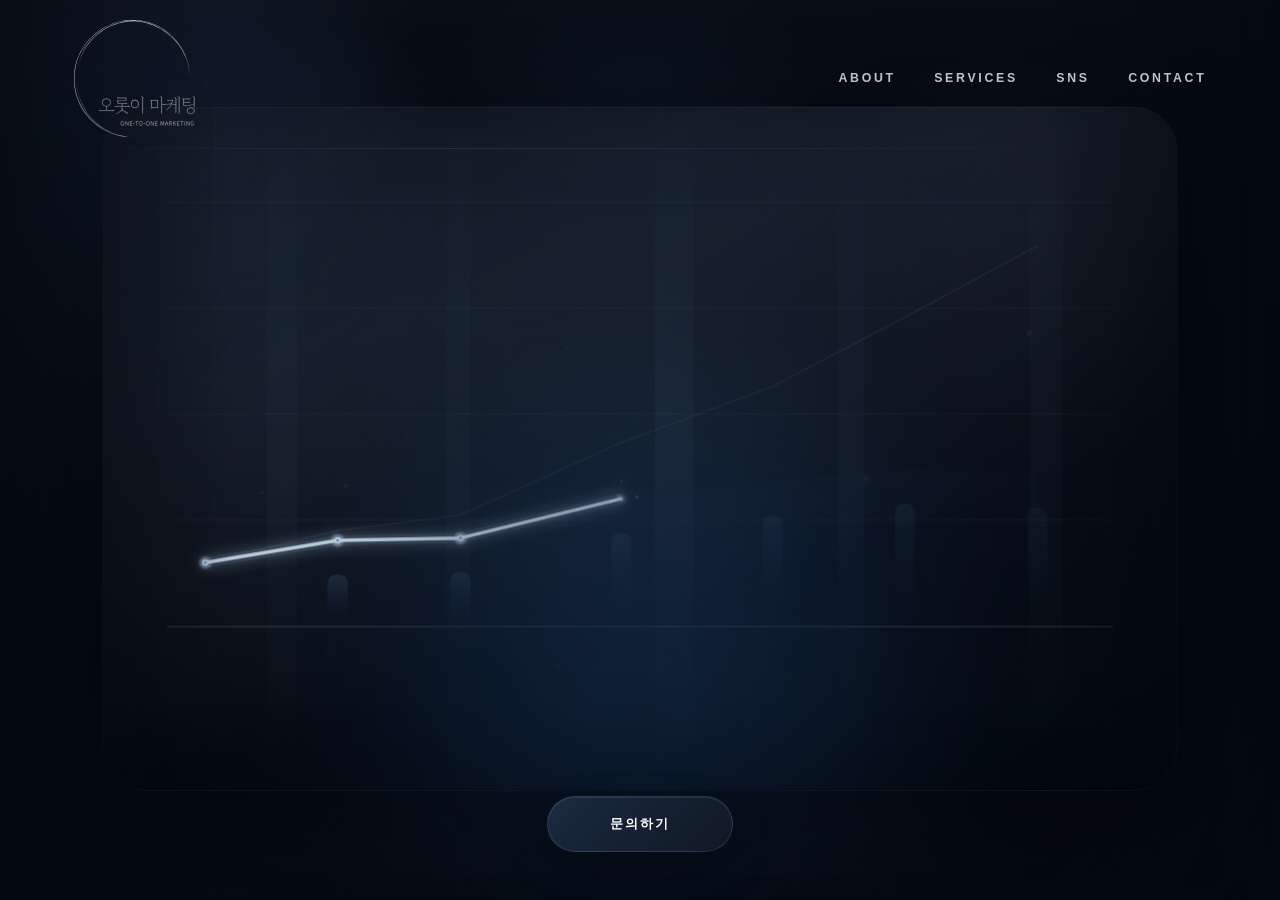
==== commit cd7e8b2d: "Refresh site layouts and growth hero" ====
--- a/index.html
+++ b/index.html
@@ -27,23 +27,26 @@
     </header>
 
     <main class="showcase-home__main">
-      <section class="showcase-home__hero" aria-labelledby="showcase-home-title">
-        <div class="showcase-home__image" aria-hidden="true"></div>
-        <div class="showcase-home__shade" aria-hidden="true"></div>
+      <section class="showcase-home__hero" aria-label="캠페인 스튜디오 인트로" data-growth-hero>
+        <div class="showcase-home__sticky">
+          <div class="showcase-home__scene">
+            <div class="showcase-home__scene-grid" aria-hidden="true"></div>
+            <div class="showcase-home__glow showcase-home__glow--one" aria-hidden="true"></div>
+            <div class="showcase-home__glow showcase-home__glow--two" aria-hidden="true"></div>
+            <div class="showcase-home__glow showcase-home__glow--three" aria-hidden="true"></div>
 
-        <div class="showcase-home__center">
-          <h1 id="showcase-home-title">
-            <span>당신의 브랜드에</span>
-            <span>오롯이 집중합니다</span>
-          </h1>
-          <a class="showcase-home__cta" href="contact.html">문의 바로가기</a>
-        </div>
+            <div class="showcase-home__canvas-shell" aria-hidden="true">
+              <canvas class="showcase-home__canvas" data-growth-canvas></canvas>
+            </div>
 
-        <div class="showcase-home__quicknav" aria-label="빠른 이동">
-          <a href="about.html">ABOUT</a>
-          <a href="services.html">SERVICES</a>
-          <a href="sns.html">SNS</a>
-          <a href="contact.html">CONTACT</a>
+            <div class="showcase-home__veil" aria-hidden="true"></div>
+
+            <div class="showcase-home__caption" data-dna-copy>
+              <div class="showcase-home__actions">
+                <a class="showcase-home__cta" href="contact.html">문의하기</a>
+              </div>
+            </div>
+          </div>
         </div>
       </section>
     </main>
--- a/styles/site.css
+++ b/styles/site.css
@@ -641,6 +641,181 @@
 .form-note {
   margin: 0;
   font-size: 0.92rem;
+}
+
+.contact-page {
+  background:
+    radial-gradient(circle at 14% 10%, rgba(255, 255, 255, 0.72), transparent 24%),
+    linear-gradient(180deg, #f5efe6 0%, #ebe2d5 54%, #e2d6c6 100%);
+}
+
+.contact-page-main {
+  padding-top: 6.8rem;
+  padding-bottom: 2.2rem;
+}
+
+.contact-stage {
+  max-width: 920px;
+  margin: 1.2rem auto 0;
+  padding: 0.85rem;
+  border: 1px solid rgba(255, 255, 255, 0.54);
+  border-radius: 34px;
+  background: rgba(255, 250, 245, 0.54);
+  box-shadow: 0 24px 64px rgba(57, 42, 24, 0.12);
+  backdrop-filter: blur(10px);
+}
+
+.contact-stage__form-shell {
+  display: grid;
+  gap: 1.1rem;
+  width: 100%;
+  padding: clamp(1.2rem, 1.8vw, 1.55rem);
+  border: 1px solid rgba(255, 255, 255, 0.7);
+  border-radius: 28px;
+  background: rgba(255, 252, 248, 0.9);
+  box-shadow:
+    inset 0 1px 0 rgba(255, 255, 255, 0.74),
+    0 18px 48px rgba(56, 40, 22, 0.08);
+}
+
+.contact-panel__intro {
+  display: grid;
+  gap: 0.8rem;
+  padding-bottom: 1rem;
+  border-bottom: 1px solid rgba(31, 26, 21, 0.08);
+}
+
+.contact-panel__headline {
+  display: grid;
+  gap: 0.55rem;
+}
+
+.contact-panel__intro .eyebrow {
+  margin-bottom: 0;
+}
+
+.contact-panel__intro .section-title {
+  font-size: clamp(2rem, 3vw, 2.75rem);
+  line-height: 1.02;
+}
+
+.contact-panel__text {
+  margin: 0;
+  max-width: 40rem;
+  color: rgba(31, 26, 21, 0.68);
+  font-size: 0.96rem;
+  line-height: 1.68;
+}
+
+.contact-panel__summary {
+  display: flex;
+  flex-wrap: wrap;
+  gap: 0.5rem;
+  margin: 0;
+  padding: 0;
+  list-style: none;
+}
+
+.contact-panel__summary li {
+  padding: 0.58rem 0.82rem;
+  border: 1px solid rgba(31, 26, 21, 0.08);
+  border-radius: 999px;
+  background: rgba(247, 242, 235, 0.88);
+  color: rgba(31, 26, 21, 0.76);
+  font-size: 0.84rem;
+  font-weight: 700;
+  line-height: 1.25;
+}
+
+.contact-form--compact {
+  gap: 1rem;
+}
+
+.form-grid--contact {
+  gap: 0.9rem;
+}
+
+.contact-form--compact .field {
+  gap: 0.45rem;
+}
+
+.contact-form--compact .field label {
+  color: rgba(31, 26, 21, 0.86);
+  font-size: 0.88rem;
+}
+
+.contact-form--compact .field input,
+.contact-form--compact .field textarea {
+  padding: 0.92rem 0.98rem;
+  border: 1px solid rgba(31, 26, 21, 0.1);
+  border-radius: 15px;
+  background: #fcfbf8;
+  box-shadow: inset 0 1px 0 rgba(255, 255, 255, 0.9);
+  transition: border-color 0.2s ease, box-shadow 0.2s ease, background 0.2s ease;
+}
+
+.contact-form--compact .field input:focus,
+.contact-form--compact .field textarea:focus {
+  outline: none;
+  border-color: rgba(44, 93, 69, 0.42);
+  background: #fff;
+  box-shadow:
+    inset 0 1px 0 rgba(255, 255, 255, 0.96),
+    0 0 0 4px rgba(44, 93, 69, 0.08);
+}
+
+.contact-form--compact .field textarea {
+  min-height: 160px;
+}
+
+.contact-form__actions {
+  display: flex;
+  align-items: center;
+  justify-content: flex-start;
+  gap: 0.75rem;
+}
+
+.contact-form__actions .button {
+  flex: 0 0 auto;
+  min-width: 170px;
+  padding-inline: 1.5rem;
+  box-shadow: 0 14px 28px rgba(31, 67, 50, 0.22);
+}
+
+.contact-form--compact .form-note {
+  color: rgba(31, 26, 21, 0.58);
+  font-size: 0.88rem;
+  line-height: 1.6;
+}
+
+.contact-support-strip {
+  display: grid;
+  grid-template-columns: repeat(2, minmax(0, 1fr));
+  gap: 0.8rem;
+  padding-top: 0.2rem;
+}
+
+.contact-support-strip p {
+  margin: 0;
+  padding: 0.95rem 1rem;
+  border: 1px solid rgba(31, 26, 21, 0.06);
+  border-radius: 20px;
+  background: rgba(247, 242, 235, 0.82);
+  color: rgba(31, 26, 21, 0.66);
+  font-size: 0.89rem;
+  line-height: 1.58;
+}
+
+.contact-support-strip strong {
+  display: block;
+  margin-bottom: 0.15rem;
+  color: var(--graphite);
+  font-size: 0.92rem;
+}
+
+.contact-page .footer-note {
+  padding-top: 1rem;
+  padding-bottom: 1.4rem;
 }
 
 .footer-note {
@@ -1138,6 +1313,107 @@
   }
 }
 
+@media (max-width: 980px) {
+  .subpage .contact-page-main {
+    padding-top: 6rem;
+  }
+
+  .contact-stage {
+    max-width: none;
+    margin-top: 0.5rem;
+    padding: 0.75rem;
+  }
+
+  .contact-stage__form-shell {
+    padding: 1.1rem;
+  }
+
+  .contact-panel__intro {
+    gap: 0.75rem;
+  }
+
+  .contact-support-strip {
+    grid-template-columns: 1fr;
+  }
+
+  .contact-form__actions {
+    justify-content: flex-start;
+  }
+}
+
+@media (max-width: 640px) {
+  .contact-stage {
+    padding: 0.65rem;
+    border-radius: 26px;
+  }
+
+  .contact-stage__form-shell {
+    padding: 1rem 0.9rem;
+    border-radius: 22px;
+  }
+
+  .contact-panel__intro .section-title {
+    font-size: clamp(1.85rem, 8vw, 2.35rem);
+  }
+
+  .contact-panel__text,
+  .contact-form--compact .form-note,
+  .contact-support-strip p {
+    font-size: 0.9rem;
+    line-height: 1.58;
+  }
+
+  .contact-panel__summary li {
+    width: 100%;
+  }
+
+  .contact-form__actions .button {
+    width: 100%;
+    min-width: 0;
+  }
+
+  .contact-support-strip p {
+    padding: 0.88rem 0.92rem;
+    border-radius: 18px;
+  }
+}
+
+@media (max-height: 860px) and (min-width: 981px) {
+  .contact-stage {
+    margin-top: 0.9rem;
+    padding: 0.8rem;
+  }
+
+  .contact-stage__form-shell {
+    padding: 1.2rem 1.25rem;
+  }
+
+  .contact-panel__intro .section-title {
+    font-size: clamp(1.9rem, 2.8vw, 2.45rem);
+  }
+
+  .contact-panel__text,
+  .contact-form--compact .form-note,
+  .contact-support-strip p {
+    font-size: 0.88rem;
+    line-height: 1.55;
+  }
+
+  .contact-panel__summary li {
+    padding: 0.52rem 0.76rem;
+    font-size: 0.76rem;
+  }
+
+  .contact-form--compact .field input,
+  .contact-form--compact .field textarea {
+    padding: 0.82rem 0.9rem;
+  }
+
+  .contact-form--compact .field textarea {
+    min-height: 124px;
+  }
+}
+
 .landing-main {
   height: 100vh;
   height: 100svh;
@@ -1500,17 +1776,35 @@
 }
 
 .showcase-home {
-  background: #d9d0c3;
+  overflow: hidden;
+  background:
+    radial-gradient(circle at 18% 12%, rgba(54, 116, 205, 0.16), transparent 26%),
+    radial-gradient(circle at 84% 16%, rgba(38, 92, 178, 0.12), transparent 22%),
+    radial-gradient(circle at 50% 74%, rgba(12, 39, 79, 0.2), transparent 34%),
+    linear-gradient(180deg, #02060d 0%, #050b14 48%, #02050b 100%);
 }
 
 .showcase-home .site-shell {
   position: relative;
+  min-height: 100vh;
+  min-height: 100svh;
+  overflow: hidden;
 }
 
 .showcase-home .site-header {
-  align-items: flex-start;
+  align-items: center;
   max-width: none;
-  padding: 1.1rem 6rem 0 4.6rem;
+  padding: 1.25rem 4.6rem 0;
+}
+
+.showcase-home .site-header::after {
+  content: "";
+  position: absolute;
+  left: 4.6rem;
+  right: 4.6rem;
+  bottom: -0.8rem;
+  height: 1px;
+  background: linear-gradient(90deg, transparent, rgba(184, 200, 218, 0.12), rgba(111, 140, 175, 0.08), transparent);
 }
 
 .showcase-home .brand {
@@ -1521,7 +1815,7 @@
   display: block;
   width: 122px;
   height: auto;
-  filter: brightness(0) invert(1) drop-shadow(0 2px 18px rgba(0, 0, 0, 0.16));
+  filter: brightness(1.12) saturate(0) contrast(1.05) drop-shadow(0 0 22px rgba(147, 174, 207, 0.12));
 }
 
 .subpage .site-header {
@@ -1561,170 +1855,562 @@
 }
 
 .showcase-home .site-nav {
-  gap: 2.8rem;
+  gap: 2.4rem;
 }
 
 .showcase-home .site-nav a {
   padding-top: 0.35rem;
-  color: rgba(255, 255, 255, 0.92);
-  font-size: 0.68rem;
+  color: rgba(225, 232, 241, 0.84);
+  font-size: 0.77rem;
   font-weight: 700;
-  letter-spacing: 0.16em;
-  text-shadow: 0 2px 18px rgba(0, 0, 0, 0.16);
+  letter-spacing: 0.22em;
+  text-shadow: none;
 }
 
 .showcase-home .site-nav a::after {
   bottom: -0.25rem;
   height: 1px;
-  background: rgba(255, 255, 255, 0.92);
+  background: rgba(193, 208, 224, 0.84);
 }
 
 .showcase-home .nav-toggle {
-  color: #fff;
-  background: rgba(255, 255, 255, 0.12);
+  color: rgba(228, 236, 244, 0.9);
+  background: rgba(8, 18, 29, 0.68);
+  border: 1px solid rgba(169, 185, 204, 0.14);
+  box-shadow: 0 14px 30px rgba(0, 0, 0, 0.2);
 }
 
 .showcase-home__main {
+  position: relative;
+  z-index: 1;
+}
+
+.showcase-home__hero {
+  position: relative;
+  min-height: 100vh;
+  min-height: 100svh;
   height: 100vh;
   height: 100svh;
 }
 
-.showcase-home__hero {
+.showcase-home__sticky {
   position: relative;
-  height: 100vh;
-  height: 100svh;
+  height: 100%;
   overflow: hidden;
 }
 
-.showcase-home__image,
-.showcase-home__shade {
+.showcase-home__scene {
+  position: relative;
+  min-height: 100%;
+  overflow: hidden;
+  isolation: isolate;
+  background:
+    radial-gradient(circle at 50% 14%, rgba(65, 121, 202, 0.08), transparent 20%),
+    radial-gradient(circle at 50% 68%, rgba(14, 42, 82, 0.24), transparent 40%),
+    linear-gradient(145deg, rgba(6, 13, 23, 0.98) 0%, rgba(4, 9, 16, 1) 56%, rgba(2, 6, 11, 1) 100%);
+}
+
+.showcase-home__scene::before,
+.showcase-home__scene::after {
+  content: "";
   position: absolute;
   inset: 0;
-}
-
-.showcase-home__image {
+  pointer-events: none;
+}
+
+.showcase-home__scene::before {
   background:
-    linear-gradient(180deg, rgba(245, 238, 229, 0.1), rgba(107, 85, 61, 0.12)),
-    url("../assets/jdmedia/main1.jpg") center center / cover no-repeat;
-  transform: scale(1.02);
-  filter: saturate(0.72) sepia(0.16) brightness(1.08);
-}
-
-.showcase-home__shade {
+    linear-gradient(122deg, rgba(122, 162, 208, 0.08) 0%, rgba(122, 162, 208, 0) 24%),
+    radial-gradient(circle at 24% 20%, rgba(104, 147, 203, 0.08), transparent 14%),
+    radial-gradient(circle at 78% 24%, rgba(108, 148, 198, 0.06), transparent 14%),
+    linear-gradient(180deg, rgba(255, 255, 255, 0.02), transparent 22%, transparent 76%, rgba(108, 145, 191, 0.025) 100%);
+}
+
+.showcase-home__scene::after {
   background:
-    linear-gradient(180deg, rgba(248, 241, 232, 0.18) 0%, rgba(66, 49, 34, 0.16) 36%, rgba(32, 21, 14, 0.28) 100%);
-}
-
-.showcase-home__center {
+    radial-gradient(circle at 50% 82%, rgba(8, 20, 38, 0.52), transparent 36%),
+    linear-gradient(90deg, rgba(4, 9, 17, 0.42) 0%, rgba(4, 9, 17, 0.04) 18%, rgba(4, 9, 17, 0.04) 82%, rgba(4, 9, 17, 0.42) 100%);
+}
+
+.showcase-home__scene-grid,
+.showcase-home__glow,
+.showcase-home__canvas-shell,
+.showcase-home__veil {
   position: absolute;
-  top: 50%;
+  inset: 0;
+  pointer-events: none;
+}
+
+.showcase-home__scene-grid {
+  inset: 1rem;
+  border: 1px solid rgba(147, 169, 193, 0.05);
+  border-radius: 34px;
+  background-image:
+    linear-gradient(rgba(139, 161, 187, 0.024) 1px, transparent 1px),
+    linear-gradient(90deg, rgba(139, 161, 187, 0.024) 1px, transparent 1px);
+  background-size: 132px 132px;
+  mask-image: linear-gradient(180deg, transparent 0%, rgba(0, 0, 0, 0.86) 12%, rgba(0, 0, 0, 0.86) 88%, transparent 100%);
+  opacity: 0.18;
+}
+
+.showcase-home__glow {
+  border-radius: 50%;
+  filter: blur(0);
+  mix-blend-mode: screen;
+  opacity: 1;
+  background: transparent;
+}
+
+.showcase-home__glow--one {
+  top: -9rem;
+  left: -8rem;
+  width: 34rem;
+  height: 34rem;
+  background: radial-gradient(circle, rgba(72, 128, 210, 0.11), rgba(72, 128, 210, 0) 72%);
+}
+
+.showcase-home__glow--two {
+  top: 6%;
+  right: -10rem;
+  bottom: auto;
+  width: 34rem;
+  height: 34rem;
+  background: radial-gradient(circle, rgba(52, 96, 164, 0.08), rgba(52, 96, 164, 0) 72%);
+}
+
+.showcase-home__glow--three {
+  bottom: 1.6rem;
   left: 50%;
-  z-index: 1;
+  top: auto;
+  width: min(78rem, calc(100% - 9rem));
+  height: 15rem;
+  border-radius: 48px;
+  border: 0;
+  background: radial-gradient(circle at 50% 50%, rgba(45, 86, 148, 0.08), rgba(45, 86, 148, 0) 72%);
+  box-shadow: none;
+  transform: translateX(-50%);
+}
+
+.showcase-home__canvas-shell {
+  inset: clamp(6.6rem, 10.5vh, 7.8rem) clamp(4.8rem, 8vw, 7rem) clamp(6.8rem, 11vh, 8rem);
+  border: 1px solid rgba(176, 195, 217, 0.06);
+  border-radius: 46px;
+  overflow: hidden;
+  background:
+    linear-gradient(180deg, rgba(8, 15, 26, 0.7), rgba(5, 10, 18, 0.58) 56%, rgba(3, 7, 12, 0.72) 100%),
+    linear-gradient(135deg, rgba(58, 95, 140, 0.08), rgba(10, 18, 30, 0.02));
+  box-shadow:
+    0 40px 120px rgba(0, 0, 0, 0.3),
+    inset 0 1px 0 rgba(226, 235, 244, 0.03),
+    inset 0 -30px 56px rgba(0, 0, 0, 0.16);
+  backdrop-filter: blur(24px);
+}
+
+.showcase-home__canvas-shell::before,
+.showcase-home__canvas-shell::after {
+  content: "";
+  position: absolute;
+  inset: 0;
+}
+
+.showcase-home__canvas-shell::before {
+  background-image:
+    linear-gradient(rgba(155, 178, 203, 0.018) 1px, transparent 1px),
+    linear-gradient(90deg, rgba(155, 178, 203, 0.018) 1px, transparent 1px),
+    linear-gradient(135deg, rgba(255, 255, 255, 0.04), rgba(255, 255, 255, 0) 22%);
+  background-size: 112px 112px, 112px 112px, 100% 100%;
+  mask-image: linear-gradient(180deg, rgba(0, 0, 0, 0.88), rgba(0, 0, 0, 0.74));
+}
+
+.showcase-home__canvas-shell::after {
+  background:
+    radial-gradient(circle at 50% 70%, rgba(38, 73, 118, 0.18), transparent 36%),
+    linear-gradient(180deg, rgba(198, 212, 228, 0.025), rgba(109, 141, 178, 0.005));
+}
+
+.showcase-home__canvas {
+  width: 100%;
+  height: 100%;
+  display: block;
+  opacity: 0.98;
+}
+
+.showcase-home__veil {
+  background:
+    linear-gradient(90deg, rgba(3, 8, 15, 0.58) 0%, rgba(3, 8, 15, 0.05) 18%, rgba(3, 8, 15, 0.05) 82%, rgba(3, 8, 15, 0.58) 100%),
+    linear-gradient(180deg, rgba(3, 8, 15, 0.18) 0%, rgba(3, 8, 15, 0) 22%, rgba(3, 8, 15, 0) 80%, rgba(3, 8, 15, 0.34) 100%);
+}
+
+.showcase-home__caption {
+  position: absolute;
+  z-index: 2;
+  left: 50%;
+  bottom: clamp(2rem, 4vw, 3rem);
   display: grid;
   justify-items: center;
-  gap: 0.75rem;
-  width: min(32rem, calc(100% - 2rem));
-  transform: translate(-50%, -7%);
-  text-align: center;
-  color: #fff;
-}
-
-.showcase-home__eyebrow {
+  gap: 1.15rem;
+  width: auto;
+  max-width: none;
+  transform: translateX(-50%);
+}
+
+.showcase-home__meta {
+  display: flex;
+  flex-wrap: wrap;
+  align-items: center;
+  gap: 0.8rem;
+}
+
+.showcase-home__eyebrow,
+.showcase-home__section-eyebrow,
+.showcase-home__panel-eyebrow {
   margin: 0;
-  color: rgba(255, 255, 255, 0.78);
-  font-size: 0.7rem;
+  font-size: 0.72rem;
+  font-weight: 700;
+  letter-spacing: 0.3em;
+  text-transform: uppercase;
+}
+
+.showcase-home__eyebrow,
+.showcase-home__section-eyebrow {
+  color: rgba(183, 228, 255, 0.88);
+}
+
+.showcase-home__status {
+  margin: 0;
+  padding: 0.55rem 0.9rem;
+  border: 1px solid rgba(151, 216, 255, 0.18);
+  border-radius: 999px;
+  background: rgba(8, 24, 43, 0.64);
+  color: rgba(237, 248, 255, 0.9);
+  font-size: 0.68rem;
   font-weight: 700;
   letter-spacing: 0.22em;
   text-transform: uppercase;
-}
-
-.showcase-home__center h1 {
+  backdrop-filter: blur(12px);
+}
+
+.showcase-home__copy {
+  max-width: 38rem;
+}
+
+.showcase-home__copy h1 {
   margin: 0;
+  max-width: 10ch;
   font-family: var(--heading-font);
-  font-size: clamp(1rem, 2.1vw, 1.65rem);
-  font-weight: 400;
-  letter-spacing: -0.04em;
-  line-height: 1.08;
-  text-shadow: 0 10px 40px rgba(0, 0, 0, 0.16);
-}
-
-.showcase-home__center h1 span {
-  display: block;
+  font-size: clamp(3rem, 5.4vw, 5.8rem);
+  font-weight: 600;
+  line-height: 0.95;
+  letter-spacing: -0.07em;
+  color: #effaff;
+  text-shadow: 0 0 28px rgba(111, 197, 255, 0.16);
+  text-wrap: balance;
 }
 
 .showcase-home__lead {
-  margin: 0;
-  max-width: 28rem;
-  color: rgba(255, 255, 255, 0.86);
-  font-size: 0.92rem;
-  line-height: 1.6;
-  text-shadow: 0 6px 26px rgba(0, 0, 0, 0.16);
+  margin: 1.05rem 0 0;
+  max-width: 36rem;
+  color: rgba(218, 235, 247, 0.8);
+  font-size: clamp(0.98rem, 1.18vw, 1.08rem);
+  line-height: 1.72;
+}
+
+.showcase-home__actions,
+.showcase-home__summary {
+  display: flex;
+  flex-wrap: wrap;
+}
+
+.showcase-home__actions {
+  gap: 0.9rem;
 }
 
 .showcase-home__cta {
   display: inline-flex;
   align-items: center;
   justify-content: center;
-  min-width: 118px;
-  min-height: 40px;
-  padding: 0.7rem 1.45rem;
-  border: 1px solid rgba(255, 255, 255, 0.42);
+  min-width: 186px;
+  min-height: 56px;
+  padding: 1rem 1.6rem;
+  border: 1px solid rgba(188, 205, 224, 0.14);
   border-radius: 999px;
-  background: rgba(255, 255, 255, 0.12);
+  background: linear-gradient(135deg, rgba(29, 44, 66, 0.96), rgba(15, 24, 37, 0.98));
   color: #fff;
-  font-size: 0.72rem;
-  font-weight: 700;
-  letter-spacing: 0.1em;
-  backdrop-filter: blur(8px);
-  transition: background 0.2s ease, transform 0.2s ease, border-color 0.2s ease;
-}
-
-.showcase-home__cta:hover,
-.showcase-home__cta:focus-visible {
-  transform: translateY(-1px);
-  background: rgba(255, 255, 255, 0.2);
-  border-color: rgba(255, 255, 255, 0.62);
-}
-
-.showcase-home__quicknav {
-  position: absolute;
-  left: 50%;
-  bottom: 1.5rem;
-  z-index: 1;
-  display: inline-flex;
-  align-items: center;
-  gap: 0.55rem;
-  padding: 0.45rem;
-  border: 1px solid rgba(255, 255, 255, 0.18);
-  border-radius: 999px;
-  background: rgba(255, 255, 255, 0.08);
-  backdrop-filter: blur(10px);
-  transform: translateX(-50%);
-}
-
-.showcase-home__quicknav a {
-  display: inline-flex;
-  align-items: center;
-  justify-content: center;
-  min-width: 88px;
-  padding: 0.7rem 0.95rem;
-  border-radius: 999px;
-  color: rgba(255, 255, 255, 0.92);
-  font-size: 0.68rem;
+  font-size: 0.82rem;
   font-weight: 700;
   letter-spacing: 0.16em;
   text-transform: uppercase;
-  transition: background 0.2s ease, color 0.2s ease;
-}
-
-.showcase-home__quicknav a:hover,
-.showcase-home__quicknav a:focus-visible {
-  background: rgba(255, 255, 255, 0.14);
+  box-shadow:
+    0 18px 40px rgba(0, 0, 0, 0.28),
+    inset 0 1px 0 rgba(232, 240, 248, 0.08);
+  backdrop-filter: blur(10px);
+  transition: transform 0.25s ease, border-color 0.25s ease, background 0.25s ease, box-shadow 0.25s ease;
+}
+
+.showcase-home__cta::after {
+  content: none;
+}
+
+.showcase-home__cta--ghost {
+  background: rgba(8, 22, 38, 0.42);
+}
+
+.showcase-home__cta:hover,
+.showcase-home__cta:focus-visible {
+  transform: translateY(-2px);
+  border-color: rgba(196, 213, 230, 0.18);
+  background: linear-gradient(135deg, rgba(36, 54, 79, 0.98), rgba(20, 30, 46, 0.98));
+  box-shadow:
+    0 24px 48px rgba(0, 0, 0, 0.32),
+    inset 0 1px 0 rgba(238, 244, 250, 0.08);
+}
+
+.showcase-home__summary {
+  gap: 0.62rem;
+}
+
+.showcase-home__summary span {
+  padding: 0.8rem 1rem;
+  border: 1px solid rgba(150, 212, 255, 0.14);
+  border-radius: 999px;
+  background: rgba(6, 18, 34, 0.5);
+  color: rgba(228, 242, 252, 0.84);
+  font-size: 0.72rem;
+  font-weight: 700;
+  letter-spacing: 0.18em;
+  text-transform: uppercase;
+  backdrop-filter: blur(10px);
+}
+
+.showcase-home__scroll-cue {
+  position: absolute;
+  right: 4.6rem;
+  bottom: 3rem;
+  z-index: 2;
+  display: grid;
+  justify-items: center;
+  gap: 0.75rem;
+  color: rgba(197, 230, 252, 0.82);
+  font-size: 0.66rem;
+  font-weight: 700;
+  letter-spacing: 0.24em;
+  text-transform: uppercase;
+  transition: opacity 0.3s ease, transform 0.3s ease;
+}
+
+.showcase-home__scroll-cue::before {
+  content: "";
+  width: 0.45rem;
+  height: 0.45rem;
+  border-radius: 50%;
+  background: #eef8ff;
+  box-shadow: 0 0 0 10px rgba(109, 195, 255, 0.08), 0 0 24px rgba(137, 219, 255, 0.52);
+}
+
+.showcase-home__scroll-cue::after {
+  content: "";
+  width: 1px;
+  height: 5rem;
+  background: linear-gradient(180deg, rgba(168, 228, 255, 0.9), rgba(168, 228, 255, 0));
+  box-shadow: 0 0 18px rgba(136, 217, 255, 0.28);
+  animation: showcase-scroll-cue 2.4s ease-in-out infinite;
+}
+
+.showcase-home__continuation {
+  position: relative;
+  z-index: 2;
+  margin-top: -18svh;
+  padding: 0 0 5rem;
+}
+
+.showcase-home__next-shell {
+  position: relative;
+  width: min(1320px, calc(100% - 3rem));
+  margin: 0 auto;
+  padding: 2.4rem clamp(1.2rem, 2vw, 2.2rem) 2.5rem;
+  border: 1px solid rgba(146, 212, 255, 0.12);
+  border-radius: 34px;
+  background: linear-gradient(180deg, rgba(6, 18, 34, 0.82), rgba(6, 16, 29, 0.96));
+  box-shadow:
+    0 28px 84px rgba(1, 4, 10, 0.44),
+    inset 0 1px 0 rgba(255, 255, 255, 0.04);
+  backdrop-filter: blur(20px);
+}
+
+.showcase-home__next-shell::before {
+  content: "";
+  position: absolute;
+  top: -16rem;
+  left: 50%;
+  width: 1px;
+  height: 16rem;
+  transform: translateX(-50%);
+  background: linear-gradient(180deg, rgba(157, 225, 255, 0), rgba(157, 225, 255, 0.9) 40%, rgba(157, 225, 255, 0));
+  box-shadow: 0 0 20px rgba(118, 211, 255, 0.28);
+}
+
+.showcase-home__next-shell::after {
+  content: "";
+  position: absolute;
+  top: -4.5rem;
+  left: 50%;
+  width: 12px;
+  height: 12px;
+  border-radius: 50%;
+  transform: translateX(-50%);
+  background: #eef8ff;
+  box-shadow:
+    0 0 0 8px rgba(109, 196, 255, 0.12),
+    0 0 28px rgba(126, 221, 255, 0.82);
+}
+
+.showcase-home__next-header {
+  display: grid;
+  grid-template-columns: minmax(0, 1.08fr) minmax(280px, 0.92fr);
+  gap: 1.5rem 2rem;
+  align-items: end;
+}
+
+.showcase-home__next-header h2 {
+  margin: 0.8rem 0 0;
+  max-width: 11ch;
+  font-family: var(--heading-font);
+  font-size: clamp(2.5rem, 4.5vw, 4.4rem);
+  font-weight: 600;
+  line-height: 0.98;
+  letter-spacing: -0.055em;
+  color: #effaff;
+}
+
+.showcase-home__next-lead {
+  margin: 0;
+  color: rgba(209, 227, 241, 0.72);
+  font-size: 0.98rem;
+  line-height: 1.72;
+}
+
+.showcase-home__next-grid {
+  display: grid;
+  grid-template-columns: repeat(4, minmax(0, 1fr));
+  gap: 1rem;
+  margin-top: 2rem;
+}
+
+.showcase-home__panel {
+  display: grid;
+  align-content: start;
+  gap: 0.8rem;
+  min-height: 16rem;
+  padding: 1.35rem;
+  border: 1px solid rgba(153, 215, 255, 0.1);
+  border-radius: 24px;
+  background:
+    linear-gradient(180deg, rgba(255, 255, 255, 0.04), rgba(255, 255, 255, 0.02)),
+    linear-gradient(180deg, rgba(6, 18, 32, 0.36), rgba(6, 18, 32, 0.2));
+  box-shadow: inset 0 1px 0 rgba(255, 255, 255, 0.02);
+  transition: transform 0.25s ease, border-color 0.25s ease, background 0.25s ease, box-shadow 0.25s ease;
+}
+
+.showcase-home__panel:hover,
+.showcase-home__panel:focus-visible {
+  transform: translateY(-4px);
+  border-color: rgba(181, 231, 255, 0.22);
+  background:
+    linear-gradient(180deg, rgba(255, 255, 255, 0.06), rgba(255, 255, 255, 0.03)),
+    linear-gradient(180deg, rgba(11, 26, 46, 0.48), rgba(7, 20, 36, 0.28));
+  box-shadow:
+    0 18px 40px rgba(1, 6, 14, 0.24),
+    inset 0 1px 0 rgba(255, 255, 255, 0.04);
+}
+
+.showcase-home__panel-eyebrow {
+  color: rgba(169, 224, 255, 0.72);
+  font-size: 0.66rem;
+}
+
+.showcase-home__panel strong {
+  display: block;
+  color: #f1f9ff;
+  font-size: 1.18rem;
+  line-height: 1.38;
+}
+
+.showcase-home__panel p {
+  margin: 0;
+  color: rgba(209, 225, 237, 0.68);
+  font-size: 0.92rem;
+  line-height: 1.6;
+}
+
+.showcase-home__panel-link {
+  margin-top: auto;
+  padding-top: 0.95rem;
+  color: rgba(176, 228, 255, 0.88);
+  font-size: 0.68rem;
+  font-weight: 700;
+  letter-spacing: 0.2em;
+  text-transform: uppercase;
+}
+
+.js-ready .showcase-home__hero [data-dna-stagger] {
+  opacity: 0;
+  transform: translateY(32px);
+  transition: opacity 0.9s cubic-bezier(0.19, 1, 0.22, 1), transform 0.9s cubic-bezier(0.19, 1, 0.22, 1);
+}
+
+.js-ready .showcase-home__hero.is-copy-visible [data-dna-stagger] {
+  opacity: 1;
+  transform: translateY(0);
+}
+
+.js-ready .showcase-home__hero.is-copy-visible .showcase-home__meta {
+  transition-delay: 0.08s;
+}
+
+.js-ready .showcase-home__hero.is-copy-visible .showcase-home__copy {
+  transition-delay: 0.16s;
+}
+
+.js-ready .showcase-home__hero.is-copy-visible .showcase-home__actions {
+  transition-delay: 0.24s;
+}
+
+.js-ready .showcase-home__hero.is-copy-visible .showcase-home__summary {
+  transition-delay: 0.32s;
+}
+
+.js-ready .showcase-home__hero.is-copy-visible .showcase-home__scroll-cue {
+  transition-delay: 0.4s;
+}
+
+@keyframes showcase-scroll-cue {
+  0%,
+  100% {
+    transform: translateY(0);
+    opacity: 0.72;
+  }
+
+  50% {
+    transform: translateY(8px);
+    opacity: 1;
+  }
+}
+
+@media (max-width: 1180px) {
+  .showcase-home__next-grid {
+    grid-template-columns: repeat(2, minmax(0, 1fr));
+  }
 }
 
 @media (max-width: 980px) {
   .showcase-home .site-header {
     padding: 1rem 1rem 0;
+  }
+
+  .showcase-home .site-header::after {
+    left: 1rem;
+    right: 1rem;
+    bottom: -0.6rem;
   }
 
   .showcase-home .nav-toggle {
@@ -1735,40 +2421,78 @@
 
   .showcase-home .site-nav {
     gap: 0.2rem;
+    border-color: rgba(161, 178, 198, 0.14);
+    background: rgba(9, 20, 32, 0.96);
+    box-shadow: 0 24px 56px rgba(0, 0, 0, 0.28);
   }
 
   .showcase-home .site-nav a {
     width: 100%;
-    color: var(--ink);
+    color: rgba(221, 229, 238, 0.9);
     text-shadow: none;
   }
 
-  .showcase-home__center {
-    width: min(28rem, calc(100% - 2rem));
-    transform: translate(-50%, -4%);
-  }
-
-  .showcase-home__center h1 {
-    font-size: clamp(0.94rem, 4.2vw, 1.28rem);
+  .showcase-home__hero {
+    min-height: 100vh;
+    min-height: 100svh;
+    height: 100vh;
+    height: 100svh;
+  }
+
+  .showcase-home__scene-grid {
+    inset: 1rem;
+  }
+
+  .showcase-home__canvas-shell {
+    inset: 5.8rem 1.2rem 6.8rem;
+    border-radius: 34px;
+  }
+
+  .showcase-home__caption {
+    left: 50%;
+    bottom: 1.6rem;
+    max-width: none;
+  }
+
+  .showcase-home__copy h1 {
+    max-width: none;
+    font-size: clamp(2.35rem, 7vw, 4rem);
   }
 
   .showcase-home__lead {
-    font-size: 0.86rem;
-    line-height: 1.5;
-  }
-
-  .showcase-home__quicknav {
-    width: calc(100% - 2rem);
-    justify-content: center;
-    gap: 0.35rem;
-  }
-
-  .showcase-home__quicknav a {
-    min-width: 0;
-    flex: 1 1 0;
-    padding: 0.7rem 0.45rem;
-    font-size: 0.62rem;
-    letter-spacing: 0.1em;
+    max-width: 32rem;
+    font-size: 0.94rem;
+  }
+
+  .showcase-home__scroll-cue {
+    right: 1rem;
+    bottom: 1.8rem;
+  }
+
+  .showcase-home__continuation {
+    margin-top: -14svh;
+    padding-bottom: 4rem;
+  }
+
+  .showcase-home__next-shell {
+    width: calc(100% - 1.5rem);
+    padding: 1.7rem;
+    border-radius: 28px;
+  }
+
+  .showcase-home__next-shell::before {
+    top: -12rem;
+    height: 12rem;
+  }
+
+  .showcase-home__next-header {
+    grid-template-columns: 1fr;
+    gap: 1rem;
+  }
+
+  .showcase-home__next-header h2 {
+    max-width: none;
+    font-size: clamp(2.1rem, 6vw, 3.4rem);
   }
 }
 
@@ -1777,36 +2501,563 @@
     width: 98px;
   }
 
-  .showcase-home__center {
-    gap: 0.62rem;
-    transform: translate(-50%, -2%);
-  }
-
-  .showcase-home__eyebrow {
+  .showcase-home__hero {
+    min-height: 100vh;
+    min-height: 100svh;
+    height: 100vh;
+    height: 100svh;
+  }
+
+  .showcase-home__scene-grid {
+    inset: 0.7rem;
+    background-size: 64px 64px;
+    border-radius: 26px;
+  }
+
+  .showcase-home__canvas-shell {
+    inset: 5rem 0.85rem 6rem;
+    border-radius: 28px;
+  }
+
+  .showcase-home__caption {
+    bottom: 1.2rem;
+    gap: 0.9rem;
+    max-width: none;
+    width: calc(100% - 2rem);
+    transform: translateX(-50%);
+  }
+
+  .showcase-home__meta {
+    gap: 0.55rem;
+  }
+
+  .showcase-home__eyebrow,
+  .showcase-home__section-eyebrow,
+  .showcase-home__panel-eyebrow {
+    font-size: 0.64rem;
+    letter-spacing: 0.22em;
+  }
+
+  .showcase-home__status {
+    padding: 0.48rem 0.72rem;
+    font-size: 0.6rem;
+    letter-spacing: 0.16em;
+  }
+
+  .showcase-home__copy h1 {
+    font-size: clamp(1.95rem, 10vw, 2.9rem);
+  }
+
+  .showcase-home__lead {
+    margin-top: 0.8rem;
+    font-size: 0.84rem;
+    line-height: 1.58;
+  }
+
+  .showcase-home__actions {
+    width: 100%;
+    justify-content: center;
+  }
+
+  .showcase-home__cta {
+    width: 100%;
+    min-width: 0;
+    min-height: 48px;
+    padding: 0.88rem 1rem;
+    font-size: 0.72rem;
+  }
+
+  .showcase-home__summary span {
+    padding: 0.64rem 0.76rem;
     font-size: 0.62rem;
-    letter-spacing: 0.18em;
-  }
-
-  .showcase-home__lead {
-    max-width: 20rem;
-    font-size: 0.78rem;
-  }
-
-  .showcase-home__cta {
-    min-width: 106px;
-    min-height: 38px;
-    padding: 0.66rem 1.15rem;
-    font-size: 0.66rem;
-  }
-
-  .showcase-home__quicknav {
-    bottom: 1rem;
+    letter-spacing: 0.12em;
+  }
+
+  .showcase-home__scroll-cue {
+    display: none;
+  }
+
+  .showcase-home__continuation {
+    margin-top: -10svh;
+  }
+
+  .showcase-home__next-shell {
     width: calc(100% - 1rem);
-    padding: 0.35rem;
-  }
-
-  .showcase-home__quicknav a {
-    padding: 0.62rem 0.3rem;
-    font-size: 0.56rem;
-  }
-}
+    padding: 1.15rem;
+    border-radius: 24px;
+  }
+
+  .showcase-home__next-shell::before {
+    top: -9rem;
+    height: 9rem;
+  }
+
+  .showcase-home__next-shell::after {
+    top: -3.2rem;
+    width: 10px;
+    height: 10px;
+  }
+
+  .showcase-home__next-header h2 {
+    margin-top: 0.65rem;
+    font-size: clamp(1.85rem, 8.4vw, 2.65rem);
+  }
+
+  .showcase-home__next-lead {
+    font-size: 0.82rem;
+    line-height: 1.58;
+  }
+
+  .showcase-home__next-grid {
+    grid-template-columns: 1fr;
+    gap: 0.75rem;
+    margin-top: 1.4rem;
+  }
+
+  .showcase-home__panel {
+    min-height: auto;
+    padding: 1.1rem;
+  }
+
+  .showcase-home__panel strong {
+    font-size: 0.98rem;
+  }
+
+  .showcase-home__panel p {
+    font-size: 0.82rem;
+    line-height: 1.5;
+  }
+}
+
+@media (prefers-reduced-motion: reduce) {
+  .showcase-home__hero {
+    min-height: 100vh;
+    min-height: 100svh;
+    height: 100vh;
+    height: 100svh;
+  }
+
+  .showcase-home__sticky {
+    position: relative;
+  }
+
+  .showcase-home__continuation {
+    margin-top: 0;
+  }
+
+  .showcase-home__next-shell::before,
+  .showcase-home__next-shell::after,
+  .showcase-home__scroll-cue::after {
+    animation: none;
+  }
+
+  .js-ready .showcase-home__hero [data-dna-stagger] {
+    opacity: 1;
+    transform: none;
+    transition: none;
+  }
+}
+
+.about-page {
+  overflow: hidden;
+  background:
+    radial-gradient(circle at 14% 16%, rgba(255, 255, 255, 0.78), transparent 24%),
+    linear-gradient(180deg, #f8f8f5 0%, #f1f1ed 100%);
+}
+
+.about-page .site-shell {
+  min-height: 100vh;
+  min-height: 100svh;
+}
+
+.about-page .site-header {
+  background: linear-gradient(180deg, rgba(248, 248, 245, 0.96), rgba(248, 248, 245, 0.72) 42%, rgba(248, 248, 245, 0));
+  backdrop-filter: blur(8px);
+}
+
+.about-page-main {
+  height: 100vh;
+  height: 100svh;
+  padding-top: 8.3rem;
+  padding-bottom: 1rem;
+}
+
+.about-showcase {
+  display: grid;
+  grid-template-rows: auto minmax(0, 1fr);
+  gap: clamp(1rem, 1.8vw, 1.5rem);
+  height: 100%;
+}
+
+.about-showcase__header {
+  display: grid;
+  grid-template-columns: minmax(0, 1.06fr) minmax(420px, 0.94fr);
+  gap: clamp(1.2rem, 2vw, 2.6rem);
+  align-items: start;
+  padding-top: 0.4rem;
+}
+
+.about-showcase__branding {
+  padding-top: 0.9rem;
+}
+
+.about-showcase__branding .eyebrow {
+  margin-bottom: 0.85rem;
+  color: rgba(31, 26, 21, 0.54);
+}
+
+.about-showcase__branding h1,
+.about-showcase__ghost {
+  margin: 0;
+  font-family: var(--body-font);
+  font-size: clamp(3.6rem, 5.2vw, 5.95rem);
+  font-weight: 800;
+  line-height: 0.92;
+  letter-spacing: -0.055em;
+}
+
+.about-showcase__branding h1 {
+  color: #20211d;
+}
+
+.about-showcase__ghost {
+  margin-top: -0.4rem;
+  color: transparent;
+  -webkit-text-stroke: 1px rgba(32, 33, 29, 0.12);
+}
+
+.about-showcase__points {
+  display: grid;
+  gap: 0.8rem;
+  margin: 0;
+  padding: 0;
+  list-style: none;
+  padding-top: 0.9rem;
+}
+
+.about-showcase__point {
+  display: grid;
+  grid-template-columns: minmax(0, 1fr) auto;
+  gap: 1rem;
+  align-items: start;
+  padding-bottom: 0.8rem;
+  border-bottom: 1px solid rgba(31, 26, 21, 0.08);
+}
+
+.about-showcase__point:last-child {
+  border-bottom: 0;
+}
+
+.about-showcase__point-copy strong {
+  display: block;
+  color: #20211d;
+  font-size: clamp(1.02rem, 1.25vw, 1.28rem);
+  font-weight: 800;
+  line-height: 1.35;
+}
+
+.about-showcase__point-copy p {
+  margin: 0.28rem 0 0;
+  color: rgba(31, 26, 21, 0.66);
+  font-size: 0.9rem;
+  line-height: 1.55;
+}
+
+.about-showcase__point-number {
+  color: rgba(31, 26, 21, 0.14);
+  font-size: clamp(2.1rem, 3.4vw, 3.45rem);
+  font-weight: 800;
+  line-height: 0.9;
+}
+
+.about-feature-panel {
+  position: relative;
+  min-height: 0;
+  display: grid;
+  grid-template-rows: minmax(0, 1fr) auto;
+  overflow: hidden;
+  background: #050505;
+  box-shadow: 0 28px 74px rgba(17, 17, 17, 0.16);
+}
+
+.about-feature-panel__visual {
+  position: relative;
+  min-height: 0;
+  display: flex;
+  align-items: center;
+  justify-content: center;
+  padding: 1rem;
+}
+
+.about-feature-panel__visual::before {
+  content: "";
+  position: absolute;
+  inset: 0;
+  background:
+    radial-gradient(circle at 50% 28%, rgba(255, 255, 255, 0.08), transparent 18%),
+    linear-gradient(180deg, rgba(255, 255, 255, 0.02), transparent 30%),
+    linear-gradient(180deg, rgba(0, 0, 0, 0) 62%, rgba(0, 0, 0, 0.32) 100%);
+  z-index: 0;
+}
+
+.about-feature-panel__graphic {
+  position: absolute;
+  inset: 0;
+  width: 100%;
+  height: 100%;
+}
+
+.about-feature-panel__headline {
+  position: relative;
+  z-index: 1;
+  display: grid;
+  justify-items: center;
+  gap: 0.55rem;
+  color: #fff;
+  text-align: center;
+}
+
+.about-feature-panel__headline span {
+  font-size: 0.74rem;
+  font-weight: 700;
+  letter-spacing: 0.28em;
+  text-transform: uppercase;
+}
+
+.about-feature-panel__headline strong {
+  font-family: var(--body-font);
+  font-size: clamp(3rem, 5vw, 5.1rem);
+  font-weight: 800;
+  line-height: 0.92;
+  letter-spacing: -0.05em;
+}
+
+.about-feature-panel__footer {
+  position: relative;
+  z-index: 1;
+  display: grid;
+  justify-items: center;
+  gap: 0.9rem;
+  padding: 0.95rem 1rem 1.35rem;
+  background: linear-gradient(180deg, rgba(0, 0, 0, 0) 0%, rgba(4, 4, 4, 0.88) 26%, rgba(4, 4, 4, 0.98) 100%);
+}
+
+.about-feature-panel__divider {
+  width: 2rem;
+  height: 2px;
+  background: rgba(255, 255, 255, 0.9);
+}
+
+.about-feature-panel__footer p {
+  margin: 0;
+  max-width: 43rem;
+  color: rgba(255, 255, 255, 0.82);
+  font-size: 0.92rem;
+  line-height: 1.62;
+  text-align: center;
+}
+
+.about-feature-panel__footer .button {
+  min-width: 188px;
+  min-height: 48px;
+  padding: 0.9rem 1.5rem;
+  border: 1px solid rgba(255, 255, 255, 0.4);
+  border-radius: 999px;
+  background: rgba(255, 255, 255, 0.08);
+  box-shadow: none;
+  color: #fff;
+  font-size: 0.8rem;
+  font-weight: 700;
+  letter-spacing: 0.16em;
+}
+
+.about-feature-panel__footer .button:hover,
+.about-feature-panel__footer .button:focus-visible {
+  background: rgba(255, 255, 255, 0.16);
+  border-color: rgba(255, 255, 255, 0.68);
+}
+
+@media (max-width: 980px) {
+  .about-page-main {
+    padding-top: 5.7rem;
+    padding-bottom: 0.85rem;
+  }
+
+  .about-showcase {
+    gap: 0.9rem;
+  }
+
+  .about-showcase__header {
+    grid-template-columns: 1fr;
+    gap: 1rem;
+    padding-top: 0;
+  }
+
+  .about-showcase__branding {
+    padding-top: 0;
+  }
+
+  .about-showcase__branding h1,
+  .about-showcase__ghost {
+    font-size: clamp(2.5rem, 7.6vw, 4.15rem);
+  }
+
+  .about-showcase__ghost {
+    margin-top: -0.24rem;
+  }
+
+  .about-showcase__points {
+    gap: 0.55rem;
+    padding-top: 0;
+  }
+
+  .about-showcase__point {
+    padding-bottom: 0.58rem;
+  }
+
+  .about-showcase__point-copy strong {
+    font-size: 0.98rem;
+  }
+
+  .about-showcase__point-copy p {
+    font-size: 0.82rem;
+    line-height: 1.46;
+  }
+
+  .about-showcase__point-number {
+    font-size: 1.95rem;
+  }
+
+  .about-feature-panel__headline strong {
+    font-size: clamp(2.35rem, 6.4vw, 3.8rem);
+  }
+
+  .about-feature-panel__footer {
+    gap: 0.78rem;
+    padding: 0.9rem 0.95rem 1.1rem;
+  }
+
+  .about-feature-panel__footer p {
+    max-width: 34rem;
+    font-size: 0.84rem;
+    line-height: 1.52;
+  }
+}
+
+@media (max-width: 640px) {
+  .about-page-main {
+    padding-inline: 1rem;
+    padding-top: 5rem;
+    padding-bottom: 0.75rem;
+  }
+
+  .about-showcase {
+    gap: 0.72rem;
+  }
+
+  .about-showcase__branding .eyebrow {
+    margin-bottom: 0.55rem;
+  }
+
+  .about-showcase__branding h1,
+  .about-showcase__ghost {
+    font-size: clamp(2.1rem, 10.4vw, 3rem);
+  }
+
+  .about-showcase__point {
+    gap: 0.7rem;
+  }
+
+  .about-showcase__point-copy strong {
+    font-size: 0.88rem;
+    line-height: 1.32;
+  }
+
+  .about-showcase__point-copy p {
+    margin-top: 0.2rem;
+    font-size: 0.75rem;
+    line-height: 1.38;
+  }
+
+  .about-showcase__point-number {
+    font-size: 1.55rem;
+  }
+
+  .about-feature-panel__visual {
+    padding: 0.8rem;
+  }
+
+  .about-feature-panel__headline {
+    gap: 0.45rem;
+  }
+
+  .about-feature-panel__headline span {
+    font-size: 0.62rem;
+    letter-spacing: 0.22em;
+  }
+
+  .about-feature-panel__headline strong {
+    font-size: clamp(1.85rem, 8.4vw, 2.65rem);
+  }
+
+  .about-feature-panel__footer {
+    gap: 0.7rem;
+    padding: 0.75rem 0.82rem 0.92rem;
+  }
+
+  .about-feature-panel__footer p {
+    font-size: 0.75rem;
+    line-height: 1.42;
+  }
+
+  .about-feature-panel__footer .button {
+    width: 100%;
+    min-width: 0;
+    min-height: 44px;
+    font-size: 0.74rem;
+  }
+}
+
+@media (max-height: 860px) and (min-width: 981px) {
+  .about-page-main {
+    padding-top: 7.35rem;
+    padding-bottom: 0.75rem;
+  }
+
+  .about-showcase {
+    gap: 0.9rem;
+  }
+
+  .about-showcase__branding h1,
+  .about-showcase__ghost {
+    font-size: clamp(3rem, 4.5vw, 5rem);
+  }
+
+  .about-showcase__point-copy strong {
+    font-size: 0.98rem;
+  }
+
+  .about-showcase__point-copy p {
+    font-size: 0.82rem;
+    line-height: 1.45;
+  }
+
+  .about-showcase__point-number {
+    font-size: 2.6rem;
+  }
+
+  .about-feature-panel__headline strong {
+    font-size: clamp(2.5rem, 4.2vw, 4.15rem);
+  }
+
+  .about-feature-panel__footer {
+    gap: 0.75rem;
+    padding-top: 0.85rem;
+    padding-bottom: 1rem;
+  }
+
+  .about-feature-panel__footer p {
+    font-size: 0.84rem;
+    line-height: 1.48;
+  }
+}
